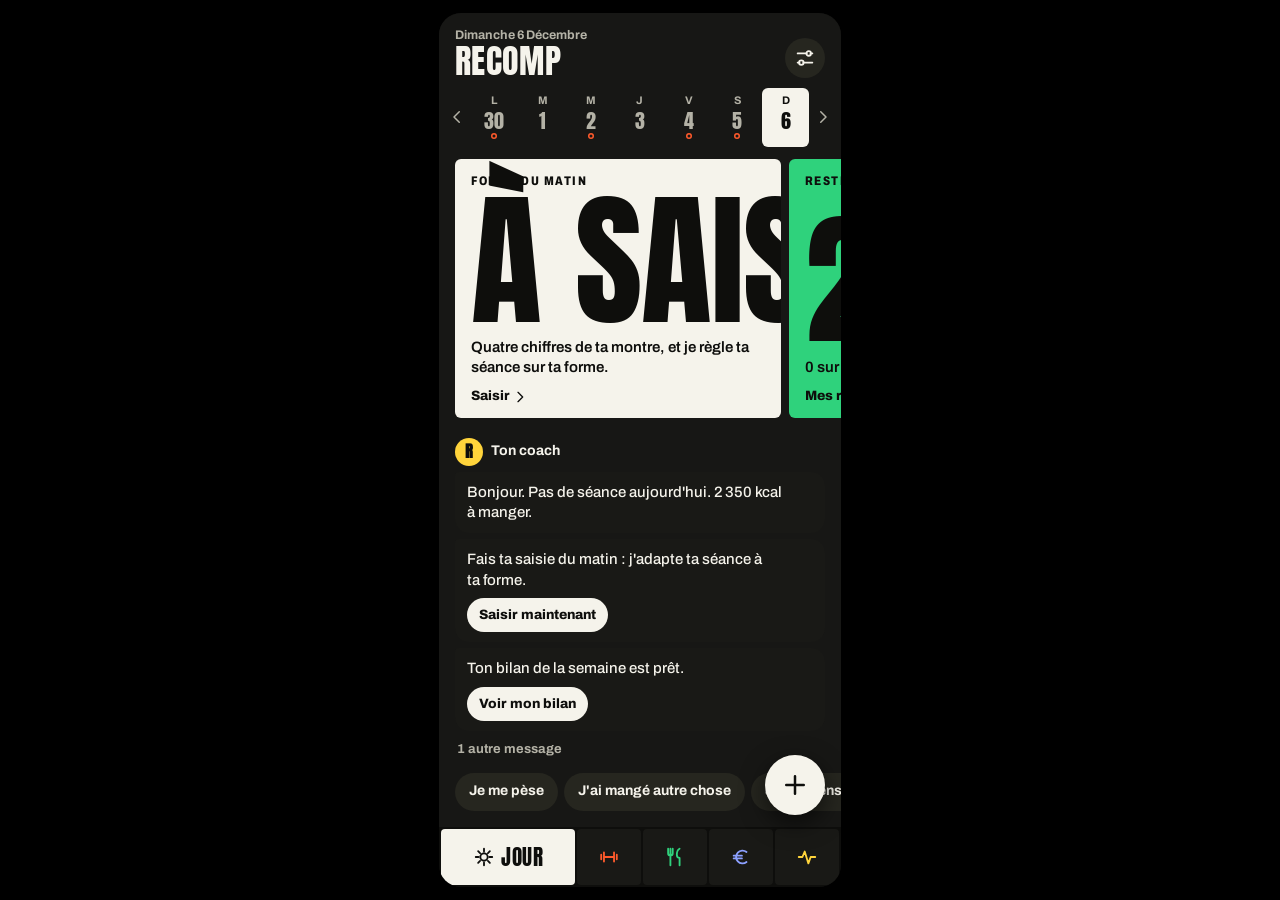
==== index.html @ 0d5278f3 "Bibliothèque d'exercices expliqués et techniques d'intensification - fiches.js (nouveau, données pur" ====
<!DOCTYPE html>
<html lang="fr">
<head>
<meta charset="utf-8">
<meta name="viewport" content="width=device-width, initial-scale=1, maximum-scale=1, viewport-fit=cover">
<meta name="apple-mobile-web-app-capable" content="yes">
<meta name="mobile-web-app-capable" content="yes">
<meta name="apple-mobile-web-app-status-bar-style" content="black-translucent">
<meta name="apple-mobile-web-app-title" content="RECOMP">
<meta name="theme-color" content="#0E0E0C">
<link rel="manifest" href="./manifest.json">
<link rel="apple-touch-icon" href="[data-uri]">
<link rel="icon" href="[data-uri]">
<title>RECOMP</title>
<link rel="preconnect" href="https://fonts.googleapis.com">
<link rel="preconnect" href="https://fonts.gstatic.com" crossorigin>
<link rel="stylesheet" href="https://fonts.googleapis.com/css2?family=Anton&family=Archivo:wdth,wght@62..125,400..800&display=swap">
<link rel="stylesheet" href="app.css">
<script>
/* Thème appliqué avant le premier affichage, pour éviter un flash */
var t = "nuit"; try { t = localStorage.getItem("recomp_theme") || "nuit"; } catch (e) {} if (t !== "auto") document.documentElement.dataset.theme = t;
</script>
<style>
  #boot { height: 100%; display: flex; flex-direction: column; justify-content: flex-end; gap: 6px; padding: 0 20px calc(40px + env(safe-area-inset-bottom, 0px)); }
  #boot b { font-family: "Anton", Impact, sans-serif; font-weight: 400; font-size: 84px; line-height: 1; }
  #boot span { font-size: 13px; font-weight: 700; opacity: .7; }
  #fatal { position: fixed; inset: 0; display: none; flex-direction: column; justify-content: flex-end; gap: 12px; padding: 24px 20px calc(40px + env(safe-area-inset-bottom, 0px)); background: #FF5A2B; color: #0E0E0C; z-index: 9999; }
  #fatal b { font-family: "Anton", Impact, sans-serif; font-weight: 400; font-size: 64px; line-height: 1; }
  #fatal button { padding: 13px 22px; border: 0; border-radius: 6px; background: #0E0E0C; color: #fff; font-weight: 800; font-size: 15px; }
</style>
</head>
<body>
<div id="tourne" aria-live="polite"><svg viewBox="0 0 24 24" fill="none" stroke="currentColor" stroke-width="1.8" stroke-linecap="round" stroke-linejoin="round" aria-hidden="true"><rect x="7" y="2.5" width="10" height="19" rx="2"/><path d="M11 18.5h2"/></svg><b>Remets ton téléphone à la verticale</b><span>RECOMP s'utilise en format portrait.</span></div>
<div id="root"><div id="boot"><b>RECOMP</b><span>Chargement…</span></div></div>
<div id="fatal"><b>Oups.</b><div style="font-size:16px;font-weight:700;line-height:1.4">Impossible de démarrer l'app.<br>Vérifie ta connexion puis réessaie.</div><div id="fatalmsg" style="font-size:12px;opacity:.75"></div><button onclick="recompReparer()">Réessayer</button></div>
<script>
/* Écran « impossible de démarrer » si un fichier ne charge pas ou plante avant le premier affichage */
function recompFatal(msg) { var b = document.getElementById("boot"); if (!b || !document.body.contains(b)) return; var f = document.getElementById("fatal"); if (f) f.style.display = "flex"; var m = document.getElementById("fatalmsg"); if (m && msg) m.textContent = msg; }
window.addEventListener("error", function (e) { recompFatal(e && e.message); });
/* Réessayer vide le cache de l'app (jamais tes données, qui sont ailleurs) puis recharge depuis le réseau */
function recompReparer() {
  var fin = function () { location.reload(); };
  try {
    Promise.all([
      navigator.serviceWorker ? navigator.serviceWorker.getRegistrations().then(function (l) { return Promise.all(l.map(function (r) { return r.unregister(); })); }) : null,
      window.caches ? caches.keys().then(function (k) { return Promise.all(k.map(function (c) { return caches.delete(c); })); }) : null,
    ]).then(fin, fin);
  } catch (e) { fin(); }
}
</script>
<script src="vendor/react.production.min.js" onerror="recompFatal('react.production.min.js introuvable')"></script>
<script src="vendor/react-dom.production.min.js" onerror="recompFatal('react-dom.production.min.js introuvable')"></script>
<script src="stockage.js" onerror="recompFatal('stockage.js introuvable')"></script>
<script src="base.js" onerror="recompFatal('base.js introuvable')"></script>
<script src="programmes.js" onerror="recompFatal('programmes.js introuvable')"></script>
<script src="fiches.js" onerror="recompFatal('fiches.js introuvable')"></script>
<script src="repas.js" onerror="recompFatal('repas.js introuvable')"></script>
<script src="libelles.js" onerror="recompFatal('libelles.js introuvable')"></script>
<script src="courses.js" onerror="recompFatal('courses.js introuvable')"></script>
<script src="programme.js" onerror="recompFatal('programme.js introuvable')"></script>
<script src="entrainement.js" onerror="recompFatal('entrainement.js introuvable')"></script>
<script src="nutrition.js" onerror="recompFatal('nutrition.js introuvable')"></script>
<script src="recuperation.js" onerror="recompFatal('recuperation.js introuvable')"></script>
<script src="argent.js" onerror="recompFatal('argent.js introuvable')"></script>
<script src="coach.js" onerror="recompFatal('coach.js introuvable')"></script>
<script src="kit.js" onerror="recompFatal('kit.js introuvable')"></script>
<script src="pave.js" onerror="recompFatal('pave.js introuvable')"></script>
<script src="graphiques.js" onerror="recompFatal('graphiques.js introuvable')"></script>
<script src="repos.js" onerror="recompFatal('repos.js introuvable')"></script>
<script src="jour.js" onerror="recompFatal('jour.js introuvable')"></script>
<script src="seance.js" onerror="recompFatal('seance.js introuvable')"></script>
<script src="sport.js" onerror="recompFatal('sport.js introuvable')"></script>
<script src="ecran-programmes.js" onerror="recompFatal('ecran-programmes.js introuvable')"></script>
<script src="ecran-repas.js" onerror="recompFatal('ecran-repas.js introuvable')"></script>
<script src="ecran-argent.js" onerror="recompFatal('ecran-argent.js introuvable')"></script>
<script src="corps.js" onerror="recompFatal('corps.js introuvable')"></script>
<script src="reglages.js" onerror="recompFatal('reglages.js introuvable')"></script>
<script src="app.js" onerror="recompFatal('app.js introuvable')"></script>
<script>
if ("serviceWorker" in navigator) navigator.serviceWorker.register("./sw.js").catch(function (e) { console.warn("SW", e); });
setTimeout(function () { recompFatal(""); }, 12000);
</script>
</body>
</html>
---- app.css ----
/* RECOMP — feuille de style unique.
 * Concept : l'affiche de nuit. Fond noir teinté par la section, aplats de couleur pleine, grands chiffres.
 * Couleur (une par section) : --sport --repas --argent --corps. Forme : --vert --jaune --rouge.
 * Sommaire : 1 Jetons  2 Base  3 Structure  4 Affiches  5 Briques  6 Jour  7 Séance  8 Pavé  9 Écrans  10 Grand écran */

/* ═══ 1. JETONS ═══ */
:root {
  --fond: #0E0E0C; --fond2: #191916; --fond3: #26261F; --trait: #34342C;
  --encre: #F5F3EB; --mou: #B4B2A6; --pale: #827F73;
  --sport: #FF5A2B; --repas: #2FD27C; --argent: #8CA0FF; --corps: #FFD43B; --papier: #F5F3EB;
  --vert: #2FD27C; --jaune: #FFD43B; --rouge: #FF6257;
  --sur: #0E0E0C;
  --an: "Anton", Impact, "Arial Narrow", sans-serif;
  --ui: "Archivo", -apple-system, BlinkMacSystemFont, "Segoe UI", Roboto, Arial, sans-serif;
  --r: 6px; --gout: 16px;
  --haut: env(safe-area-inset-top, 0px); --bas: env(safe-area-inset-bottom, 0px);
  --ton: var(--encre);
  color-scheme: dark;
}
@media (prefers-color-scheme: light) {
  :root:not([data-theme="nuit"]):not([data-theme="dark"]) {
    --fond: #F0F1EC; --fond2: #FFFFFF; --fond3: #E6E7E0; --trait: #D3D4CB;
    --encre: #121210; --mou: #54544D; --pale: #74746B;
    --sport: #FF5A2B; --repas: #1FBF6C; --argent: #7B92FF; --corps: #FFD43B; --papier: #121210;
    --vert: #1FBF6C; --jaune: #F5C518; --rouge: #F0483E;
    color-scheme: light;
  }
}
:root[data-theme="papier"], :root[data-theme="light"] {
  --fond: #F0F1EC; --fond2: #FFFFFF; --fond3: #E6E7E0; --trait: #D3D4CB;
  --encre: #121210; --mou: #54544D; --pale: #74746B;
  --sport: #FF5A2B; --repas: #1FBF6C; --argent: #7B92FF; --corps: #FFD43B; --papier: #121210;
  --vert: #1FBF6C; --jaune: #F5C518; --rouge: #F0483E;
  color-scheme: light;
}
[data-t="sport"] { --ton: var(--sport); }
[data-t="repas"] { --ton: var(--repas); }
[data-t="argent"] { --ton: var(--argent); }
[data-t="corps"] { --ton: var(--corps); }
[data-t="jour"] { --ton: var(--encre); }
[data-ton="sport"] { --c: var(--sport); }
[data-ton="repas"] { --c: var(--repas); }
[data-ton="argent"] { --c: var(--argent); }
[data-ton="corps"] { --c: var(--corps); }
[data-ton="vert"] { --c: var(--vert); }
[data-ton="jaune"] { --c: var(--jaune); }
[data-ton="rouge"] { --c: var(--rouge); }
[data-ton="papier"] { --c: #F5F3EB; }
[data-ton="noir"] { --c: var(--encre); }
[data-ton="jour"] { --c: var(--encre); }

/* ═══ 2. BASE ═══ */
*, *::before, *::after { box-sizing: border-box; }
html, body { margin: 0; height: 100%; width: 100%; overflow: hidden; background: var(--fond); color: var(--encre); font-family: var(--ui); font-size: 16px; line-height: 1.35; -webkit-font-smoothing: antialiased; -webkit-tap-highlight-color: transparent; overscroll-behavior: none; -webkit-text-size-adjust: 100%; }
#root { height: 100%; }
button, input, textarea { font: inherit; color: inherit; }
button { background: none; border: 0; padding: 0; cursor: pointer; text-align: left; touch-action: manipulation; -webkit-user-select: none; user-select: none; }
button:disabled { opacity: .35; cursor: default; }
h1, h2, h3, p { margin: 0; }
:focus-visible { outline: 2px solid var(--ton); outline-offset: 2px; }
.scene, .feuille-c, .puces.defile, .affiches, .regle-s { scrollbar-width: none; }
.scene::-webkit-scrollbar, .feuille-c::-webkit-scrollbar, .puces.defile::-webkit-scrollbar, .affiches::-webkit-scrollbar, .regle-s::-webkit-scrollbar { display: none; }
.ico { display: block; flex: none; }
@keyframes apparait { from { opacity: 0; transform: translateY(8px); } to { opacity: 1; transform: none; } }
@keyframes monte { from { transform: translateY(100%); } to { transform: none; } }
@keyframes voile { from { opacity: 0; } to { opacity: 1; } }
@keyframes tombe { from { opacity: 0; transform: translateY(-12px); } to { opacity: 1; transform: none; } }
@keyframes trace { from { stroke-dashoffset: 1; } to { stroke-dashoffset: 0; } }
@media (prefers-reduced-motion: reduce) { *, *::before, *::after { animation-duration: .01ms !important; transition-duration: .01ms !important; } }

/* ═══ 3. STRUCTURE ═══ */
.app { position: fixed; inset: 0; display: flex; flex-direction: column; background: var(--fond); overflow: hidden; }
.scene { flex: 1; min-height: 0; overflow-x: hidden; overflow-y: auto; -webkit-overflow-scrolling: touch; overscroll-behavior: contain; animation: apparait .28s ease-out; }
.page { min-height: 100%; padding-bottom: 104px; background: var(--fond); background: color-mix(in oklab, var(--ton) 5%, var(--fond)); }
.corps-p { display: grid; grid-template-columns: minmax(0, 1fr); gap: 22px; padding: 18px var(--gout) 0; }
.entete { display: flex; justify-content: space-between; align-items: flex-end; gap: 12px; padding: calc(14px + var(--haut)) var(--gout) 10px; }
.entete small { display: block; font-size: 12.5px; font-weight: 700; color: var(--mou); text-transform: capitalize; }
.logo { font-family: var(--an); font-weight: 400; font-size: 34px; line-height: 1; letter-spacing: .01em; }

/* Barre d'onglets : cinq affiches pliées, celle qui est ouverte s'élargit */
.barre { flex: none; display: flex; gap: 2px; padding: 2px 2px calc(2px + var(--bas)); background: var(--fond); }
.barre button { flex: 1 1 0; min-width: 0; height: 56px; display: flex; align-items: center; justify-content: center; gap: 6px; border-radius: 4px; background: var(--fond2); color: var(--c); transition: flex-grow .32s cubic-bezier(.3, .9, .2, 1), background .2s, color .2s; overflow: hidden; }
.barre b { display: none; font-family: var(--an); font-weight: 400; font-size: 21px; letter-spacing: .02em; text-transform: uppercase; }
.barre .actif { flex-grow: 2.1; background: var(--c); color: var(--sur); }
.barre .actif b { display: block; animation: apparait .3s ease-out; }
.barre [data-ton="jour"].actif { color: var(--fond); }
.plus { position: absolute; right: var(--gout); bottom: calc(72px + var(--bas)); z-index: 30; width: 60px; height: 60px; border-radius: 50%; display: grid; place-items: center; background: var(--encre); color: var(--fond); box-shadow: 0 8px 24px #0009; transition: transform .15s; }
.plus:active { transform: scale(.92); }
.pastille { position: absolute; top: calc(10px + var(--haut)); left: 50%; transform: translateX(-50%); z-index: 40; display: flex; align-items: center; gap: 6px; padding: 7px 12px; border-radius: 999px; background: var(--sport); color: var(--sur); font-family: var(--an); font-size: 18px; animation: tombe .25s ease-out; }
.pastille b { font-weight: 400; font-variant-numeric: tabular-nums; }

/* Feuilles */
.voile { position: fixed; inset: 0; z-index: 50; background: #000000A6; animation: voile .2s ease-out; }
.feuille { position: fixed; left: 0; right: 0; bottom: 0; z-index: 51; max-height: 93%; display: flex; flex-direction: column; background: var(--fond); border-radius: 14px 14px 0 0; animation: monte .34s cubic-bezier(.2, .9, .2, 1); transition: transform .25s ease-out; }
.feuille.plein { top: 0; max-height: none; border-radius: 0; }
.feuille-t { flex: none; position: relative; display: flex; align-items: center; gap: 10px; padding: 16px var(--gout) 10px; touch-action: none; }
.feuille.plein .feuille-t { padding-top: calc(12px + var(--haut)); }
.feuille-t h1 { flex: 1; min-width: 0; font-family: var(--an); font-weight: 400; font-size: 30px; line-height: 1.05; text-transform: uppercase; }
.poignee { position: absolute; top: 6px; left: 50%; width: 38px; height: 4px; margin-left: -19px; border-radius: 2px; background: var(--trait); }
.feuille-c { flex: 1; min-height: 0; overflow-y: auto; -webkit-overflow-scrolling: touch; overscroll-behavior: contain; padding: 4px var(--gout) calc(24px + var(--bas)); display: grid; grid-template-columns: minmax(0, 1fr); gap: 16px; align-content: start; }
.rond { flex: none; width: 40px; height: 40px; border-radius: 50%; display: grid; place-items: center; background: var(--fond3); color: var(--encre); }

/* ═══ 4. AFFICHES ═══ */
.affiches { display: flex; gap: 8px; overflow-x: auto; -webkit-overflow-scrolling: touch; scroll-snap-type: x mandatory; scroll-padding: 0 var(--gout); padding: 12px var(--gout) 4px; }
.affiche { flex: 0 0 88%; scroll-snap-align: start; min-height: 244px; display: flex; flex-direction: column; padding: 14px 16px 12px; border-radius: var(--r); background: var(--c); color: var(--sur); overflow: hidden; transition: transform .15s; }
.affiche:active { transform: scale(.985); }
.affiche-e { font-size: 12.5px; font-weight: 800; font-stretch: 80%; letter-spacing: .12em; text-transform: uppercase; }
.affiche-g { display: flex; align-items: flex-end; gap: 8px; min-width: 0; margin: auto 0 6px; }
.affiche-g em { flex: none; padding-bottom: 12px; font-family: var(--an); font-style: normal; font-size: 26px; line-height: 1; }
.affiche p { font-size: 15px; font-weight: 600; line-height: 1.3; text-wrap: pretty; }
.affiche-a { display: inline-flex; align-items: center; gap: 2px; margin-top: 10px; font-size: 13.5px; font-weight: 800; }
.geant { width: max-content; max-width: none; font-family: var(--an); font-size: clamp(104px, 34vw, 148px); line-height: .98; white-space: nowrap; text-transform: uppercase; letter-spacing: -.005em; font-variant-numeric: tabular-nums; }
.odo { display: inline-flex; height: 1em; overflow: hidden; line-height: 1; vertical-align: top; }
.odo-col { display: flex; flex-direction: column; transition: transform 1.1s cubic-bezier(.2, .9, .1, 1); }
.odo-col span, .odo-sep { display: block; height: 1em; line-height: 1; white-space: pre; }
.hero { padding: calc(16px + var(--haut)) var(--gout) 18px; background: var(--c); color: var(--sur); display: grid; grid-template-columns: minmax(0, 1fr); gap: 8px; }
.hero > p { font-size: 15.5px; font-weight: 600; line-height: 1.3; text-wrap: pretty; }
.hero .affiche-g { margin: 2px 0 0; }
.hero-b { display: flex; gap: 8px; flex-wrap: wrap; margin-top: 8px; }
.hero-l { display: grid; grid-template-columns: repeat(auto-fit, minmax(70px, 1fr)); gap: 8px; margin-top: 8px; padding-top: 10px; border-top: 2px solid var(--sur); font-size: 12px; font-weight: 700; }
.hero-l b { display: block; font-family: var(--an); font-weight: 400; font-size: 22px; line-height: 1.1; }
.mois { display: flex; justify-content: space-between; align-items: center; }
.mois .rond { background: transparent; color: var(--sur); box-shadow: inset 0 0 0 2px var(--sur); width: 36px; height: 36px; }
.macros { display: grid; gap: 5px; margin-top: 8px; }
.macro { display: grid; grid-template-columns: 76px 1fr 86px; align-items: center; gap: 8px; font-size: 12.5px; font-weight: 700; }
.macro b { text-align: right; font-weight: 800; font-variant-numeric: tabular-nums; }

/* ═══ 5. BRIQUES ═══ */
.section { display: grid; grid-template-columns: minmax(0, 1fr); gap: 10px; }
.section-t { display: flex; justify-content: space-between; align-items: baseline; gap: 10px; }
.section-t h2 { font-size: 12.5px; font-weight: 800; font-stretch: 80%; letter-spacing: .13em; text-transform: uppercase; color: var(--mou); }
.compte { font-size: 12.5px; font-weight: 700; color: var(--pale); font-variant-numeric: tabular-nums; text-align: right; }
.bouton { display: inline-flex; align-items: center; justify-content: center; gap: 6px; min-height: 48px; padding: 0 18px; border-radius: var(--r); font-size: 15px; font-weight: 800; text-align: center; transition: transform .12s, opacity .15s; cursor: pointer; }
.bouton:active { transform: scale(.97); }
.bouton.plein { background: var(--ton); color: var(--sur); }
[data-t="jour"] .bouton.plein, .feuille:not([data-t]) .bouton.plein { background: var(--encre); color: var(--fond); }
.bouton.contour { box-shadow: inset 0 0 0 2px var(--trait); color: var(--encre); }
.bouton.noir { background: var(--sur); color: var(--papier); color: #F5F3EB; }
.bouton.contour-n { box-shadow: inset 0 0 0 2px var(--sur); color: var(--sur); }
.bouton.danger { background: var(--rouge); color: var(--sur); }
.bouton.danger-t { color: var(--rouge); }
.bouton.grand { width: 100%; min-height: 56px; font-size: 16px; }
.bouton.occupe { opacity: .6; }
.lien { display: inline-flex; align-items: center; gap: 2px; font-size: 13px; font-weight: 700; color: var(--mou); }
.puces { display: flex; flex-wrap: wrap; gap: 6px; }
.puces.defile { flex-wrap: nowrap; overflow-x: auto; margin: 0 calc(var(--gout) * -1); padding: 0 var(--gout); }
.puce { flex: none; min-height: 38px; padding: 0 14px; border-radius: 999px; background: var(--fond3); color: var(--encre); font-size: 14px; font-weight: 700; white-space: nowrap; transition: background .15s, color .15s; }
.puce.actif { background: var(--encre); color: var(--fond); }
.feuille[data-t] .puce.actif, .page:not([data-t="jour"]) .puce.actif { background: var(--ton); color: var(--sur); }
.coche { --t: 42px; flex: none; width: var(--t); height: var(--t); border-radius: 50%; display: grid; place-items: center; box-shadow: inset 0 0 0 2.5px var(--trait); color: var(--sur); transition: background .18s, box-shadow .18s, transform .12s; }
.coche:active { transform: scale(.88); }
.coche svg { width: 58%; height: 58%; opacity: 0; }
.coche path { stroke-dasharray: 1; stroke-dashoffset: 1; }
.coche.fait { background: var(--c, var(--ton)); box-shadow: none; }
.coche.fait svg { opacity: 1; }
.coche.fait path { stroke-dashoffset: 0; animation: trace .22s ease-out; }
.rangee { display: flex; align-items: center; gap: 12px; width: 100%; min-height: 60px; padding: 10px 12px; border-radius: var(--r); background: var(--fond2); color: var(--encre); }
.rangee + .rangee { margin-top: -6px; }
.rangee-i { flex: none; width: 38px; height: 38px; display: grid; place-items: center; border-radius: 50%; background: var(--fond3); color: var(--ton); }
.rangee-t { flex: 1; min-width: 0; }
.rangee-t b { display: block; font-size: 15.5px; font-weight: 700; }
.rangee-t small { display: block; font-size: 13px; color: var(--mou); }
.rangee-v { font-weight: 700; font-size: 14px; color: var(--mou); }
.rangee > .ico:last-child { color: var(--pale); }
.tuiles { display: grid; grid-template-columns: repeat(auto-fit, minmax(92px, 1fr)); gap: 6px; }
.tuile { padding: 10px 12px; border-radius: var(--r); background: var(--fond2); min-width: 0; }
.tuile b { display: block; font-family: var(--an); font-weight: 400; font-size: 29px; line-height: 1.1; color: var(--c, var(--encre)); white-space: nowrap; }
.tuile span { display: block; font-size: 12.5px; font-weight: 600; color: var(--mou); line-height: 1.2; }
.vide { font-size: 14.5px; color: var(--mou); line-height: 1.4; }
.note { font-size: 13px; color: var(--pale); line-height: 1.4; }
.note.fort { color: var(--encre); font-weight: 700; }
.sous-t { font-size: 14px; color: var(--mou); }
.sous-t.centre { text-align: center; }
.texte-p { font-size: 15px; line-height: 1.45; color: var(--mou); }
.texte-p b { color: var(--encre); }
.t2 { font-family: var(--an); font-weight: 400; font-size: 26px; text-transform: uppercase; }
.jauge { position: relative; height: 8px; border-radius: 4px; background: var(--fond3); overflow: hidden; }
.jauge i { position: absolute; inset: 0 auto 0 0; background: var(--c, var(--ton)); border-radius: 4px; transition: width .6s cubic-bezier(.3, .9, .2, 1); }
.jauge[data-ton="noir"] { background: #0E0E0C2E; }
.jauge[data-ton="noir"] i { background: var(--sur); }
.jauge u { position: absolute; top: 0; bottom: 0; width: 2px; background: var(--encre); }
.deux { display: grid; grid-template-columns: minmax(120px, 1fr) 1.4fr; gap: 10px; align-items: center; }
.deux-b { display: grid; grid-template-columns: repeat(auto-fit, minmax(130px, 1fr)); gap: 8px; }
.quatre { display: grid; grid-template-columns: repeat(auto-fit, minmax(68px, 1fr)); gap: 6px; }
.champ { display: block; width: 100%; padding: 8px 10px; border-radius: var(--r); background: var(--fond3); min-height: 56px; }
.champ small { display: block; font-size: 11.5px; font-weight: 700; color: var(--mou); }
.champ b { font-family: var(--an); font-weight: 400; font-size: 24px; line-height: 1.2; }
.champ em { font-family: var(--ui); font-style: normal; font-size: 12px; font-weight: 700; color: var(--mou); }
.recherche, .texte, .champ-t { width: 100%; padding: 12px 14px; border: 0; border-radius: var(--r); background: var(--fond3); color: var(--encre); font-size: 16px; font-weight: 600; outline: none; }
.recherche::placeholder, .texte::placeholder { color: var(--pale); }
.texte { resize: vertical; line-height: 1.4; font-weight: 500; }
.champ-t { font-family: var(--an); font-weight: 400; font-size: 24px; text-transform: uppercase; }
.champ-t.petit { font-size: 19px; }
.liste { display: grid; }
.ligne { display: flex; justify-content: space-between; align-items: center; gap: 10px; width: 100%; min-height: 48px; padding: 9px 0; border-bottom: 1px solid var(--trait); color: var(--encre); }
.ligne:last-child { border-bottom: 0; }
.ligne > span { min-width: 0; font-size: 15px; font-weight: 600; }
.ligne > span b { display: block; font-weight: 700; }
.ligne small { font-size: 12.5px; color: var(--mou); display: block; }
.ligne > b { flex: none; font-size: 14.5px; font-weight: 800; font-variant-numeric: tabular-nums; text-align: right; max-width: 62%; }
.ligne > b.plus { color: var(--vert); }
.ligne > small { flex: none; }
.tendance { margin-left: auto; font-style: normal; font-weight: 800; color: var(--pale); }
.tendance[data-t="up"] { color: var(--vert); }
.tendance[data-t="down"] { color: var(--rouge); }
.histo { display: flex; align-items: center; gap: 10px; min-height: 42px; border-bottom: 1px solid var(--trait); font-size: 14px; }
.histo > span { flex: 1; min-width: 0; color: var(--mou); }
.histo > b { font-weight: 700; }
.histo > b.grand { font-family: var(--an); font-weight: 400; font-size: 26px; flex: 1; }
.histo .hors { color: var(--rouge); font-weight: 700; }
.mini-x { flex: none; width: 34px; height: 34px; display: grid; place-items: center; border-radius: 50%; color: var(--pale); }
.mini { min-height: 36px; padding: 0 12px; border-radius: 999px; background: var(--fond3); color: var(--encre); font-size: 13.5px; font-weight: 700; }
.ligne-simple { font-size: 15px; font-weight: 600; line-height: 1.5; }
.interrupteurs { display: grid; gap: 6px; }
.inter { display: flex; align-items: center; justify-content: space-between; gap: 12px; width: 100%; padding: 12px; border-radius: var(--r); background: var(--fond2); }
.inter b { display: block; font-size: 15px; font-weight: 700; }
.inter small { display: block; font-size: 12.5px; color: var(--mou); line-height: 1.3; }
.inter i { position: relative; flex: none; width: 46px; height: 28px; border-radius: 14px; background: var(--fond3); transition: background .2s; }
.inter i::after { content: ""; position: absolute; top: 3px; left: 3px; width: 22px; height: 22px; border-radius: 50%; background: var(--encre); transition: transform .2s; }
.inter.actif i { background: var(--ton); }
.inter.actif i::after { transform: translateX(18px); background: var(--sur); }
.choix { display: grid; grid-template-columns: repeat(2, minmax(0, 1fr)); gap: 6px; }
.choix button { padding: 12px; min-height: 72px; border-radius: var(--r); background: var(--fond2); }
.choix b { display: block; font-family: var(--an); font-weight: 400; font-size: 22px; line-height: 1.15; text-transform: uppercase; }
.choix small { display: block; font-size: 12.5px; color: var(--mou); line-height: 1.25; }
.choix-v { display: grid; gap: 6px; }
.choix-l { display: flex; justify-content: space-between; align-items: center; gap: 10px; width: 100%; padding: 12px; border-radius: var(--r); background: var(--fond2); }
.choix-l.actif { box-shadow: inset 0 0 0 2px var(--ton); }
.choix-l b { display: block; font-size: 15.5px; font-weight: 700; }
.choix-l small { display: block; font-size: 12.5px; color: var(--mou); }
.actions-l { display: flex; gap: 6px; margin: -2px 0 6px; }
.filet { display: grid; gap: 10px; padding: 40px var(--gout); }
.filet h2 { font-family: var(--an); font-weight: 400; font-size: 32px; text-transform: uppercase; }
.filet small { color: var(--pale); }
.confirm-fond { position: fixed; inset: 0; z-index: 90; display: flex; align-items: flex-end; padding: 16px 16px calc(16px + var(--bas)); background: #000000B0; animation: voile .15s ease-out; }
.confirm { width: 100%; padding: 18px; border-radius: 12px; background: var(--fond2); animation: monte .25s cubic-bezier(.2, .9, .2, 1); display: grid; gap: 12px; }
.confirm h2 { font-family: var(--an); font-weight: 400; font-size: 26px; line-height: 1.1; text-transform: uppercase; }
.confirm p { font-size: 15px; color: var(--mou); line-height: 1.4; }
.confirm-b { display: grid; grid-template-columns: 1fr 1fr; gap: 8px; }
.toasts { position: fixed; top: calc(10px + var(--haut)); left: 12px; right: 12px; z-index: 95; display: grid; gap: 6px; pointer-events: none; }
.toast { pointer-events: auto; display: flex; align-items: center; gap: 12px; padding: 12px 14px; border-radius: var(--r); background: var(--encre); color: var(--fond); font-size: 14.5px; font-weight: 700; box-shadow: 0 10px 30px #0008; animation: tombe .25s ease-out; }
.toast.danger { background: var(--rouge); color: var(--sur); }
.toast span { flex: 1; }
.toast button { font-weight: 800; text-decoration: underline; }

/* Graphiques */
.courbe { position: relative; color: var(--c, var(--ton)); touch-action: pan-y; }
.courbe svg { display: block; width: 100%; height: auto; }
.courbe .gr { stroke: var(--trait); stroke-width: 1; }
.courbe .rep { stroke: var(--encre); stroke-width: 1.5; stroke-dasharray: 4 4; opacity: .55; }
.courbe .ax { fill: var(--pale); font-size: 11px; font-family: var(--ui); font-weight: 600; }
.courbe .val { fill: var(--encre); font-size: 12px; font-weight: 800; font-family: var(--ui); }
.courbe .tr { stroke: currentColor; stroke-width: 2.5; stroke-linejoin: round; stroke-linecap: round; }
.courbe .brut { fill: var(--pale); opacity: .55; }
.courbe .fin { fill: currentColor; stroke: var(--fond); stroke-width: 2; }
.courbe .cur { stroke: var(--encre); stroke-width: 1; opacity: .6; }
.courbe .barre { fill: currentColor; transition: opacity .15s; }
.bulle-gr { position: absolute; top: 0; transform: translateX(-50%); padding: 4px 8px; border-radius: 4px; background: var(--encre); color: var(--fond); font-size: 12px; pointer-events: none; text-align: center; white-space: nowrap; }
.bulle-gr b { display: block; font-size: 13px; }
.mur { display: flex; gap: 3px; }
.mur > div { flex: 1; display: grid; gap: 3px; }
.mur i { display: block; aspect-ratio: 1; border-radius: 2px; background: var(--fond3); }
.mur i[data-n="1"] { background: color-mix(in oklab, var(--encre) 30%, var(--fond3)); }
.mur i[data-n="2"] { background: color-mix(in oklab, var(--encre) 62%, var(--fond3)); }
.mur i[data-n="3"] { background: var(--encre); }

/* ═══ 6. JOUR ═══ */
.semaine-nav { display: flex; align-items: center; padding: 0 4px; }
.semaine-f { flex: none; width: 28px; align-self: stretch; display: grid; place-items: center; color: var(--mou); border-radius: var(--r); }
.semaine-f:active { color: var(--encre); }
.semaine { flex: 1; min-width: 0; display: grid; grid-template-columns: repeat(7, 1fr); gap: 2px; touch-action: pan-y; }
.semaine button { position: relative; display: grid; justify-items: center; gap: 1px; padding: 5px 0 8px; border-radius: var(--r); color: var(--mou); }
.semaine small { font-size: 11px; font-weight: 700; }
.semaine b { font-family: var(--an); font-weight: 400; font-size: 20px; line-height: 1.15; }
.semaine i { width: 6px; height: 6px; border-radius: 50%; }
.semaine i[data-etat="prevu"] { box-shadow: inset 0 0 0 1.5px var(--sport); }
.semaine i[data-etat="fait"] { background: var(--sport); }
.semaine .auj { color: var(--encre); }
.ajout-seance { margin-top: 12px; }
.semaine .actif { background: var(--encre); color: var(--fond); }
.coach { display: grid; grid-template-columns: minmax(0, 1fr); gap: 6px; margin: 16px var(--gout) 0; }
.coach > header { display: flex; align-items: center; gap: 8px; font-size: 14px; font-weight: 800; }
.coach > header i { width: 28px; height: 28px; display: grid; place-items: center; border-radius: 50%; background: var(--corps); color: var(--sur); font-family: var(--an); font-style: normal; font-size: 16px; }
.msg { padding: 10px 12px; border-radius: 4px 14px 14px 14px; background: var(--fond2); animation: apparait .3s ease-out; }
.msg p { font-size: 15px; font-weight: 500; line-height: 1.38; text-wrap: pretty; }
.msg.rep { background: var(--fond3); border-radius: 14px 4px 14px 14px; }
.msg-a { display: flex; flex-wrap: wrap; gap: 6px; margin-top: 8px; }
.msg-a button { min-height: 34px; padding: 0 12px; border-radius: 999px; font-size: 13.5px; font-weight: 800; box-shadow: inset 0 0 0 1.5px var(--trait); }
.msg-a .pr { background: var(--encre); color: var(--fond); box-shadow: none; }
.coach-plus { font-size: 13px; font-weight: 700; color: var(--mou); padding: 4px 2px; }
.coach .puces { margin-top: 4px; }
.page[data-t="jour"] > .section { padding: 22px var(--gout) 0; }
.retour-jour { padding: 12px var(--gout) 0; }
.journee { display: grid; }
.ligne-j { position: relative; display: flex; align-items: center; gap: 10px; border-bottom: 1px solid var(--trait); }
.ligne-j .coche, .ligne-j .coche-faux { order: 2; }
.ligne-c { position: relative; flex: 1; min-width: 0; display: grid; grid-template-columns: 50px 1fr; gap: 6px; align-items: baseline; padding: 11px 0; color: var(--encre); }
.ligne-c time { font-size: 13px; font-weight: 700; color: var(--pale); font-variant-numeric: tabular-nums; }
.ligne-c b { display: block; font-size: 17px; font-weight: 700; line-height: 1.2; }
.ligne-c small { display: block; font-size: 13px; color: var(--mou); line-height: 1.25; }
.barre-t { position: absolute; left: 56px; right: 0; top: 50%; height: 3px; background: var(--c); transform: scaleX(0); transform-origin: left; transition: transform .35s cubic-bezier(.7, 0, .2, 1); }
.ligne-j.fait .barre-t { transform: scaleX(1); }
.ligne-j.fait .ligne-c b, .ligne-j.fait .ligne-c small { color: var(--pale); }
.coche-faux { flex: none; width: 42px; height: 42px; display: grid; place-items: center; border-radius: 50%; color: var(--pale); }
.coche-faux.fait { background: var(--c); color: var(--sur); }
.ligne-j.fort .ligne-c b { font-family: var(--an); font-weight: 400; font-size: 26px; text-transform: uppercase; color: var(--sport); }
.maintenant { position: relative; display: flex; align-items: center; gap: 8px; margin: 2px 0; height: 22px; }
.maintenant::after { content: ""; flex: 1; height: 2px; background: var(--encre); }
.maintenant span { font-size: 11.5px; font-weight: 800; letter-spacing: .04em; color: var(--encre); }
.eau { display: flex; align-items: center; gap: 2px; }
.eau button { flex: 1; min-width: 0; height: 40px; display: grid; place-items: center; color: var(--trait); transition: color .15s; }
.eau .plein { color: var(--argent); }
.eau span { flex: none; width: 44px; text-align: right; font-size: 13px; font-weight: 800; color: var(--mou); font-variant-numeric: tabular-nums; }

/* ═══ 7. SÉANCE ═══ */
.feuille.plein[data-t="sport"] > .feuille-c { display: block; padding: 0; }
.feuille.plein[data-t="corps"] > .feuille-c, .feuille.plein:not([data-t]) > .feuille-c { display: block; padding: 0; }
.tete-s { position: sticky; top: 0; z-index: 5; display: grid; grid-template-columns: minmax(0, 1fr); gap: 4px; padding: calc(10px + var(--haut)) var(--gout) 12px; background: var(--sport); color: var(--sur); }
.tete-h { display: flex; justify-content: space-between; align-items: center; }
.tete-h .rond { background: #0E0E0C22; color: var(--sur); }
.tete-fin { min-height: 40px; padding: 0 14px; border-radius: 999px; background: var(--sur); color: #F5F3EB; font-size: 14px; font-weight: 800; }
.tete-s .geant { font-size: clamp(72px, 24vw, 100px); }
.tete-p { display: flex; align-items: center; gap: 10px; }
.tete-p .jauge { flex: 1; background: #0E0E0C2E; height: 10px; border-radius: 5px; }
.tete-p .jauge i { background: var(--sur); }
.tete-p b { font-family: var(--an); font-weight: 400; font-size: 20px; }
.tete-s.repos { padding-bottom: 16px; }
.tete-s.repos::after { content: ""; position: absolute; left: 0; bottom: 0; height: 8px; width: var(--p); background: var(--sur); transition: width .25s linear; }
.tete-l { display: flex; justify-content: space-between; gap: 10px; align-items: baseline; font-weight: 800; }
.tete-l span { font-size: 13px; letter-spacing: .12em; text-transform: uppercase; }
.tete-l small { font-size: 13px; font-weight: 700; text-align: right; }
.chrono { font-family: var(--an); font-size: clamp(110px, 38vw, 160px); line-height: .98; font-variant-numeric: tabular-nums; }
.tete-b { display: grid; grid-template-columns: repeat(3, 1fr); gap: 6px; }
.tete-b button { min-height: 44px; border-radius: var(--r); background: #0E0E0C22; font-weight: 800; font-size: 14.5px; text-align: center; color: var(--sur); }
.tete-b button:last-child { background: var(--sur); color: #F5F3EB; }
.seance-c { display: grid; grid-template-columns: minmax(0, 1fr); gap: 8px; padding: 12px var(--gout) calc(28px + var(--bas)); }
.bandeau { display: block; width: 100%; padding: 10px 12px; border-radius: var(--r); background: var(--fond2); font-size: 14px; line-height: 1.35; color: var(--mou); text-align: left; }
.bandeau b { color: var(--encre); }
.exo { display: block; width: 100%; border-radius: var(--r); background: var(--fond2); }
.exo.ferme { display: flex; align-items: center; gap: 10px; padding: 12px; }
.exo.ferme > span { flex: 1; min-width: 0; }
.exo.ferme b { display: block; font-size: 15.5px; font-weight: 700; }
.exo.ferme small { display: block; font-size: 12.5px; color: var(--mou); white-space: nowrap; overflow: hidden; text-overflow: ellipsis; }
.exo.ferme.fait b { color: var(--pale); }
.exo .num { flex: none; width: 36px; height: 36px; display: grid; place-items: center; border-radius: 50%; box-shadow: inset 0 0 0 2px var(--trait); font-style: normal; font-size: 11.5px; font-weight: 800; color: var(--mou); }
.exo .ok { flex: none; width: 36px; height: 36px; display: grid; place-items: center; border-radius: 50%; background: var(--sport); color: var(--sur); }
.alerte { flex: none; font-style: normal; font-size: 11.5px; font-weight: 800; color: var(--rouge); }
.exo.ouvert { padding: 14px 12px; display: grid; grid-template-columns: minmax(0, 1fr); gap: 8px; animation: apparait .22s ease-out; }
.exo.ouvert > header { display: flex; justify-content: space-between; gap: 8px; align-items: flex-start; }
.exo.ouvert h3 { font-family: var(--an); font-weight: 400; font-size: 26px; line-height: 1.1; text-transform: uppercase; }
.coach-l { font-size: 14px; font-weight: 700; color: var(--mou); }
.coach-l[data-a="up"] { color: var(--vert); }
.coach-l[data-a="hold"] { color: var(--jaune); }
.dernier { font-size: 13px; color: var(--pale); line-height: 1.3; }
.alerte-b { padding: 8px 10px; border-radius: var(--r); background: color-mix(in oklab, var(--rouge) 16%, var(--fond2)); color: var(--rouge); font-size: 13px; font-weight: 700; }
.series { display: grid; gap: 2px; }
.serie { display: grid; grid-template-columns: 22px 1fr 16px 1fr 46px; gap: 6px; align-items: center; padding: 4px 0; border-radius: 4px; }
.serie-n { font-size: 13px; font-weight: 800; color: var(--pale); text-align: center; }
.val { display: flex; align-items: baseline; justify-content: center; gap: 4px; min-height: 50px; padding: 6px 4px; border-radius: var(--r); background: var(--fond3); }
.val b { font-family: var(--an); font-weight: 400; font-size: 28px; line-height: 1.1; font-variant-numeric: tabular-nums; }
.val small { font-size: 11.5px; font-weight: 700; color: var(--mou); }
.fois { text-align: center; color: var(--pale); font-weight: 700; }
.serie.fait .val { background: transparent; }
.serie.fait .val b { color: var(--mou); }
.serie.courante .val { box-shadow: inset 0 0 0 2px var(--sport); }
.exo-b { display: flex; gap: 6px; }
.difficulte { display: grid; gap: 6px; padding-top: 6px; border-top: 1px solid var(--trait); }
.difficulte small { font-size: 12.5px; font-weight: 700; color: var(--mou); }
.finisher { display: flex; align-items: center; gap: 10px; width: 100%; padding: 12px; border-radius: var(--r); background: var(--fond2); }
.finisher i { flex: none; width: 36px; height: 36px; display: grid; place-items: center; border-radius: 50%; box-shadow: inset 0 0 0 2px var(--trait); color: transparent; }
.finisher.fait i { background: var(--sport); box-shadow: none; color: var(--sur); }
.finisher small { display: block; font-size: 12px; font-weight: 700; color: var(--mou); }
.finisher b { font-size: 14.5px; font-weight: 700; }
.ronds { display: flex; gap: 8px; flex-wrap: wrap; }
.ronds button { width: 52px; height: 52px; border-radius: 50%; display: grid; place-items: center; font-family: var(--an); font-size: 22px; box-shadow: inset 0 0 0 2.5px var(--trait); color: var(--mou); transition: background .15s; }
.ronds .fait { background: var(--sport); box-shadow: none; color: var(--sur); }
.fin-seance { min-height: 100%; display: grid; gap: 14px; align-content: center; padding: calc(30px + var(--haut)) var(--gout) calc(30px + var(--bas)); }
.fin-seance .geant { color: var(--sport); }
.records { display: grid; gap: 6px; padding: 14px; border-radius: var(--r); background: var(--sport); color: var(--sur); }
.records div { display: flex; align-items: baseline; gap: 10px; }
.records b { font-family: var(--an); font-weight: 400; font-size: 32px; }
.records span:last-child { font-weight: 700; }
.table-pc { display: grid; }
.table-pc div { display: grid; grid-template-columns: 56px 1fr auto; align-items: baseline; padding: 7px 0; border-bottom: 1px solid var(--trait); font-size: 14px; }
.table-pc span { color: var(--mou); font-weight: 700; }
.table-pc b { font-weight: 800; }
.table-pc small { color: var(--pale); }
.sem-sport { display: grid; grid-template-columns: repeat(7, 1fr); gap: 3px; }
.sem-sport button { display: grid; justify-items: center; gap: 2px; padding: 8px 1px; border-radius: 4px; background: var(--fond2); min-width: 0; }
.sem-sport small { font-size: 11px; font-weight: 700; color: var(--mou); }
.sem-sport b { font-family: var(--an); font-weight: 400; font-size: 14px; line-height: 1.2; text-transform: uppercase; }
.sem-sport .fait { background: var(--sport); color: var(--sur); }
.sem-sport .fait small { color: var(--sur); }
.sem-sport .auj { box-shadow: inset 0 0 0 2px var(--encre); }
.muscles { display: grid; gap: 8px; }
.muscles > div { display: grid; grid-template-columns: 82px 22px 1fr; gap: 8px; align-items: center; font-size: 13.5px; font-weight: 600; }
.muscles b { font-weight: 800; text-align: right; font-variant-numeric: tabular-nums; }
.zone { position: relative; height: 10px; border-radius: 2px; background: var(--fond3); overflow: hidden; }
.zone u { position: absolute; top: 0; bottom: 0; background: color-mix(in oklab, var(--encre) 18%, var(--fond3)); }
.zone i { position: absolute; left: 0; top: 3px; bottom: 3px; background: var(--c); border-radius: 2px; }
.bloc { display: grid; grid-template-columns: 1fr auto; gap: 2px 10px; padding: 8px 0; border-bottom: 1px solid var(--trait); }
.bloc b { font-size: 15px; font-weight: 700; }
.bloc span { grid-row: 2; font-size: 13px; color: var(--mou); }
.bloc em { grid-row: 1 / 3; grid-column: 2; align-self: center; font-style: normal; font-family: var(--an); font-size: 20px; }
.exo-ed { display: grid; grid-template-columns: minmax(0, 1fr); gap: 8px; padding: 10px; border-radius: var(--r); background: var(--fond2); }
.exo-ed header { display: flex; align-items: center; gap: 8px; }
.exo-ed header b { flex: 1; min-width: 0; font-size: 15.5px; font-weight: 700; }
.exo-ed header small { color: var(--mou); font-size: 12.5px; }

/* ═══ 8. PAVÉ ═══ */
.pave-voile { z-index: 70; }
.pave { position: fixed; left: 0; right: 0; bottom: 0; z-index: 71; display: grid; grid-template-columns: minmax(0, 1fr); gap: 8px; padding: 12px 12px calc(12px + var(--bas)); background: var(--fond2); border-radius: 14px 14px 0 0; animation: monte .28s cubic-bezier(.2, .9, .2, 1); }
.pave-t { display: flex; align-items: center; justify-content: space-between; gap: 8px; font-size: 15px; font-weight: 800; }
.pave-t .rond { width: 34px; height: 34px; }
.pave-v, .montant-g { display: flex; align-items: baseline; justify-content: center; gap: 8px; min-height: 76px; }
.pave-v b, .montant-g b { font-family: var(--an); font-weight: 400; font-size: 64px; line-height: 1.15; font-variant-numeric: tabular-nums; }
.pave-v em, .montant-g em { font-family: var(--an); font-style: normal; font-size: 24px; color: var(--mou); }
.pave-v.neuf b, .montant-g.neuf b { color: var(--mou); }
.pave-i { font-size: 13px; color: var(--mou); text-align: center; line-height: 1.3; }
.pave-etapes { display: grid; grid-auto-flow: column; grid-auto-columns: 1fr; gap: 4px; }
.pave-etapes button { padding: 6px 2px; border-radius: var(--r); background: var(--fond3); text-align: center; min-width: 0; }
.pave-etapes small { display: block; font-size: 11px; font-weight: 700; color: var(--mou); white-space: nowrap; overflow: hidden; text-overflow: ellipsis; }
.pave-etapes b { display: block; font-family: var(--an); font-weight: 400; font-size: 17px; line-height: 1.25; white-space: nowrap; overflow: hidden; }
.pave-etapes .actif { background: var(--encre); color: var(--fond); }
.pave-etapes .actif small { color: var(--fond); }
.clavier { display: grid; grid-template-columns: repeat(3, 1fr) 1.15fr; gap: 5px; }
.tch { height: 56px; display: grid; place-items: center; border-radius: var(--r); background: var(--fond3); color: var(--encre); font-family: var(--an); font-size: 28px; text-align: center; transition: transform .08s, background .08s; }
.tch:active { transform: scale(.95); background: var(--trait); }
.tch.cote { font-family: var(--ui); font-size: 14.5px; font-weight: 800; color: var(--mou); background: transparent; box-shadow: inset 0 0 0 1.5px var(--trait); }
.tch.ok { background: var(--encre); color: var(--fond); font-size: 22px; text-transform: uppercase; }
.feuille[data-t] .tch.ok { background: var(--ton); color: var(--sur); }
.regle { position: relative; }
.regle-m { position: absolute; left: 50%; top: 0; bottom: 18px; width: 3px; margin-left: -1.5px; background: var(--corps); z-index: 2; border-radius: 2px; pointer-events: none; }
.regle-s { overflow-x: auto; -webkit-overflow-scrolling: touch; padding: 0 50%; }
.regle-p { position: relative; height: 72px; background-image: repeating-linear-gradient(90deg, var(--trait) 0 2px, transparent 2px 12px), repeating-linear-gradient(90deg, var(--mou) 0 2px, transparent 2px 120px); background-size: 100% 22px, 100% 42px; background-repeat: no-repeat; }
.regle-p span { position: absolute; bottom: 0; transform: translateX(-50%); font-size: 12px; font-weight: 700; color: var(--mou); margin-left: 1px; }
.pesee-v { display: flex; align-items: flex-end; justify-content: center; gap: 8px; width: 100%; }
.pesee-v b { font-family: var(--an); font-weight: 400; font-size: 96px; line-height: 1.05; font-variant-numeric: tabular-nums; color: var(--corps); }
.pesee-v em { font-family: var(--an); font-style: normal; font-size: 26px; padding-bottom: 14px; color: var(--mou); }
.pas-b { display: flex; justify-content: center; gap: 8px; }

/* ═══ 9. ÉCRANS ═══ */
.ingr { display: flex; justify-content: space-between; gap: 12px; width: 100%; padding: 9px 0; border-bottom: 1px solid var(--trait); font-size: 15px; color: var(--encre); }
.ingr b { font-weight: 800; text-align: right; }
.ingr .pale { color: var(--mou); }
.course { display: flex; align-items: center; gap: 10px; min-height: 52px; padding: 6px 0; border-bottom: 1px solid var(--trait); }
.course > span { flex: 1; min-width: 0; }
.course b { display: block; font-size: 15px; font-weight: 700; }
.course small { display: block; font-size: 12.5px; color: var(--mou); }
.course.fait > span b { text-decoration: line-through; color: var(--pale); }
.course .montant { flex: none; font-weight: 800; font-variant-numeric: tabular-nums; }
.eco { flex: none; min-height: 30px; padding: 0 9px; border-radius: 999px; font-size: 12px; font-weight: 800; background: color-mix(in oklab, var(--vert) 18%, var(--fond2)); color: var(--vert); }
.eco.actif { background: var(--vert); color: var(--sur); }
.prix { flex: none; min-width: 44px; min-height: 34px; text-align: right; font-size: 14px; font-weight: 800; color: var(--encre); }
.ajout { display: block; }
.enveloppes { display: grid; gap: 10px; }
.enveloppes button { display: grid; gap: 4px; width: 100%; }
.enveloppes span { display: flex; justify-content: space-between; font-size: 14.5px; }
.enveloppes b { font-weight: 700; }
.enveloppes em { font-style: normal; font-weight: 700; color: var(--mou); font-variant-numeric: tabular-nums; }
.enveloppes .depasse em { color: var(--rouge); }
.date-op { display: flex; justify-content: center; align-items: center; gap: 10px; font-size: 14px; font-weight: 700; color: var(--mou); }
.table-m { display: grid; grid-template-columns: repeat(2, minmax(0, 1fr)); gap: 6px; }
.table-m button { display: grid; padding: 10px 12px; border-radius: var(--r); background: var(--fond2); }
.table-m span { font-size: 12.5px; color: var(--mou); font-weight: 600; }
.table-m b { font-family: var(--an); font-weight: 400; font-size: 24px; line-height: 1.2; }
.table-m small { font-size: 12.5px; font-weight: 700; color: var(--mou); }
.forme-t { display: flex; gap: 14px; align-items: center; padding: 14px; border-radius: var(--r); background: var(--c); color: var(--sur); }
.forme-t > b { font-family: var(--an); font-weight: 400; font-size: 72px; line-height: 1; }
.forme-t strong { display: block; font-size: 16px; font-weight: 800; }
.forme-t p { font-size: 14px; font-weight: 600; line-height: 1.3; }
.facteur { border-bottom: 1px solid var(--trait); }
.facteur summary { display: grid; grid-template-columns: 1fr 90px 30px; gap: 8px; align-items: center; padding: 10px 0; list-style: none; font-size: 14.5px; font-weight: 600; cursor: pointer; }
.facteur summary::-webkit-details-marker { display: none; }
.facteur summary b { text-align: right; font-weight: 800; font-variant-numeric: tabular-nums; }
.facteur summary small { grid-column: 2 / 4; text-align: right; color: var(--pale); }
.facteur p { padding: 0 0 8px; font-size: 13.5px; color: var(--mou); line-height: 1.35; }
.facteur em { margin-left: 6px; font-style: normal; font-size: 11px; font-weight: 800; color: var(--pale); }
.influence { display: grid; grid-template-columns: 56px 1fr auto; gap: 8px; align-items: center; padding: 8px 0; border-bottom: 1px solid var(--trait); font-size: 14.5px; }
.influence b { font-family: var(--an); font-weight: 400; font-size: 24px; color: var(--vert); }
.influence[data-sens="moins"] b { color: var(--rouge); }
.influence small { color: var(--pale); font-size: 12px; }
.compare { position: relative; overflow: hidden; border-radius: var(--r); touch-action: none; -webkit-user-select: none; user-select: none; }
.compare img { display: block; width: 100%; pointer-events: none; }
.compare .haut { position: absolute; inset: 0; height: 100%; object-fit: cover; }
.compare i { position: absolute; top: 0; bottom: 0; width: 3px; margin-left: -1.5px; background: var(--corps); }
.grille-ph { display: grid; grid-template-columns: repeat(3, minmax(0, 1fr)); gap: 6px; }
.grille-ph figure { position: relative; margin: 0; }
.grille-ph img, .grille-ph figure > span { display: block; width: 100%; aspect-ratio: 3 / 4; object-fit: cover; border-radius: 4px; background: var(--fond3); }
.grille-ph figcaption { font-size: 11.5px; color: var(--mou); padding-top: 3px; }
.grille-ph .mini-x { position: absolute; top: 2px; right: 2px; width: 28px; height: 28px; background: #0009; color: #fff; }
.gestes { display: grid; grid-template-columns: repeat(4, minmax(0, 1fr)); gap: 6px; }
.gestes button { display: grid; justify-items: center; gap: 6px; padding: 12px 2px 10px; border-radius: var(--r); background: var(--fond2); font-size: 12.5px; font-weight: 700; text-align: center; line-height: 1.15; }
.resultat, .story { position: relative; min-height: 100vh; min-height: 100dvh; display: grid; align-content: end; gap: 10px; padding: calc(60px + var(--haut)) var(--gout) calc(34px + var(--bas)); background: var(--c); color: var(--sur); }
.resultat h2 { font-family: var(--an); font-weight: 400; font-size: 34px; line-height: 1.05; text-transform: uppercase; }
.resultat p, .story p { font-size: 17px; font-weight: 600; line-height: 1.35; text-wrap: pretty; }
.story[data-ton="noir"] { background: var(--fond2); color: var(--encre); }
.story[data-ton="noir"] .bouton.plein { background: var(--encre); color: var(--fond); }
.story-p { position: absolute; top: calc(10px + var(--haut)); left: var(--gout); right: var(--gout); display: flex; gap: 4px; }
.story-p i { flex: 1; height: 4px; border-radius: 2px; background: currentColor; opacity: .25; transition: opacity .2s; }
.story-p .fait { opacity: 1; }
.story-x { position: absolute; top: calc(22px + var(--haut)); right: var(--gout); background: #0000001f; color: currentColor; }
.story-c { display: grid; gap: 10px; animation: apparait .3s ease-out; }
.story-c .affiche-g { margin: 0; }
.story-s { position: absolute; bottom: calc(10px + var(--bas)); left: 0; right: 0; text-align: center; font-size: 12px; font-weight: 700; opacity: .6; }

/* ═══ 10. GRAND ÉCRAN — sur ordinateur, l'app reste au format téléphone ═══
 * Seulement avec une souris : un téléphone tourné à l'horizontale ne doit jamais prendre cette mise en page. */
@media (min-width: 600px) and (hover: hover) and (pointer: fine) {
  html, body { background: #000; }
  #root { display: grid; place-items: center; }
  .app { position: relative; inset: auto; width: 402px; height: min(874px, 100%); transform: translateZ(0); border-radius: 22px; }
  .resultat, .story { min-height: 100%; }
}

/* ═══ 11. TÉLÉPHONE À L'HORIZONTALE ═══
 * L'iPhone ne laisse pas une app bloquer la rotation : à l'horizontale, on cache l'app et on demande de redresser. */
#tourne { display: none; }
@media (orientation: landscape) and (max-height: 520px) and (pointer: coarse) {
  #root { visibility: hidden; }
  #tourne { position: fixed; inset: 0; z-index: 1000; display: flex; flex-direction: column; align-items: center; justify-content: center; gap: 14px; padding: 24px; background: var(--fond); color: var(--encre); text-align: center; }
  #tourne b { font-family: var(--an); font-weight: 400; font-size: 44px; line-height: 1; text-transform: uppercase; }
  #tourne span { font-size: 15px; font-weight: 700; color: var(--mou); }
  #tourne svg { width: 48px; height: 48px; }
}

/* ═══ 12. BIBLIOTHÈQUE ═══ */
.onglets-b { display: grid; grid-template-columns: 1fr 1fr; gap: 4px; padding: 4px; border-radius: var(--r); background: var(--fond2); }
.onglets-b button { padding: 10px; border-radius: 4px; font-weight: 800; font-size: 15px; color: var(--mou); }
.onglets-b .actif { background: var(--sport); color: var(--sur); }
.ligne-biblio { display: flex; align-items: center; gap: 8px; }
.ligne-biblio .ligne { flex: 1; min-width: 0; text-align: left; }
.rond.petit { width: 36px; height: 36px; flex: none; }
.fiche-tags { display: flex; flex-wrap: wrap; gap: 6px; }
.fiche-tag { padding: 5px 10px; border-radius: 99px; background: var(--fond2); font-size: 13px; font-weight: 700; color: var(--mou); }
.fiche-tag.fort { background: var(--sport); color: var(--sur); }
.etapes { margin: 0; padding-left: 22px; display: grid; gap: 8px; font-size: 15px; line-height: 1.45; }
.etapes li::marker { font-family: var(--an); color: var(--sport); }
.fiche-cle { padding: 12px 14px; border-radius: var(--r); background: var(--fond2); border-left: 3px solid var(--sport); }
.fiche-cle b { display: block; font-size: 12px; font-weight: 800; letter-spacing: .06em; text-transform: uppercase; color: var(--sport); }
.fiche-cle p { margin: 4px 0 0; font-size: 15px; line-height: 1.4; }
.fiche-cle.evite { border-left-color: var(--pale); }
.fiche-cle.evite b { color: var(--mou); }
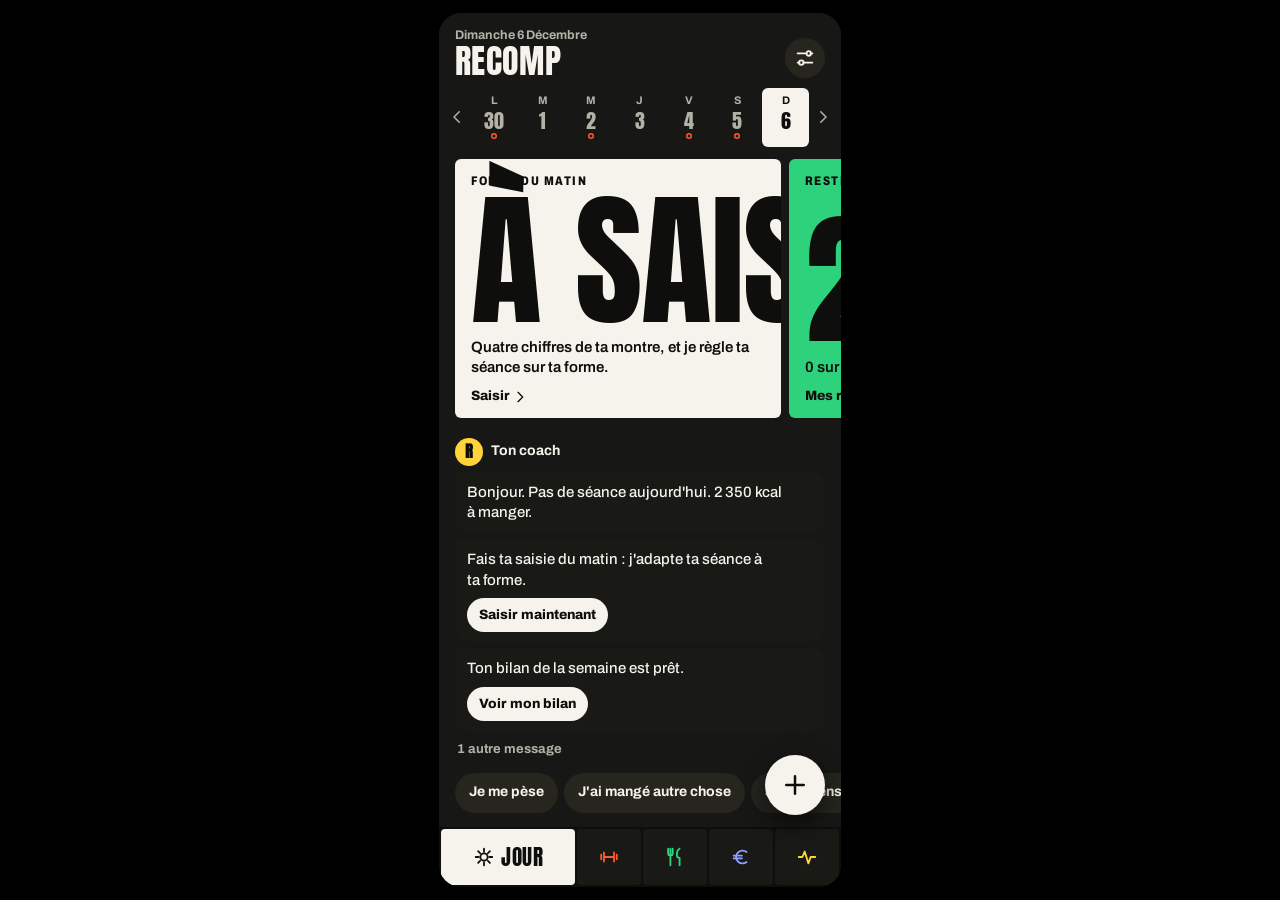
==== commit 02a7b5f5: "Montre Polar : remplir la saisie du matin depuis la Recharge nocturne - Fonction Netlify polar.mjs :" ====
--- a/index.html
+++ b/index.html
@@ -63,9 +63,12 @@
 <script src="recuperation.js" onerror="recompFatal('recuperation.js introuvable')"></script>
 <script src="argent.js" onerror="recompFatal('argent.js introuvable')"></script>
 <script src="coach.js" onerror="recompFatal('coach.js introuvable')"></script>
+<script src="polar.js" onerror="recompFatal('polar.js introuvable')"></script>
 <script src="kit.js" onerror="recompFatal('kit.js introuvable')"></script>
 <script src="pave.js" onerror="recompFatal('pave.js introuvable')"></script>
 <script src="graphiques.js" onerror="recompFatal('graphiques.js introuvable')"></script>
+<script src="schemas.js" onerror="recompFatal('schemas.js introuvable')"></script>
+<script src="mouvements.js" onerror="recompFatal('mouvements.js introuvable')"></script>
 <script src="repos.js" onerror="recompFatal('repos.js introuvable')"></script>
 <script src="jour.js" onerror="recompFatal('jour.js introuvable')"></script>
 <script src="seance.js" onerror="recompFatal('seance.js introuvable')"></script>
--- a/app.css
+++ b/app.css
@@ -143,7 +143,7 @@
 .bouton.occupe { opacity: .6; }
 .lien { display: inline-flex; align-items: center; gap: 2px; font-size: 13px; font-weight: 700; color: var(--mou); }
 .puces { display: flex; flex-wrap: wrap; gap: 6px; }
-.puces.defile { flex-wrap: nowrap; overflow-x: auto; margin: 0 calc(var(--gout) * -1); padding: 0 var(--gout); }
+.puces.defile { flex-wrap: nowrap; overflow-x: auto; overflow-y: hidden; min-height: 40px; margin: 0 calc(var(--gout) * -1); padding: 0 var(--gout); }
 .puce { flex: none; min-height: 38px; padding: 0 14px; border-radius: 999px; background: var(--fond3); color: var(--encre); font-size: 14px; font-weight: 700; white-space: nowrap; transition: background .15s, color .15s; }
 .puce.actif { background: var(--encre); color: var(--fond); }
 .feuille[data-t] .puce.actif, .page:not([data-t="jour"]) .puce.actif { background: var(--ton); color: var(--sur); }
@@ -342,6 +342,11 @@
 .exo.ferme b { display: block; font-size: 15.5px; font-weight: 700; }
 .exo.ferme small { display: block; font-size: 12.5px; color: var(--mou); white-space: nowrap; overflow: hidden; text-overflow: ellipsis; }
 .exo.ferme.fait b { color: var(--pale); }
+.exo-ajout { margin-left: 8px; padding: 2px 7px; border-radius: 99px; background: var(--fond3); color: var(--mou); font-style: normal; font-family: var(--ui); font-size: 11px; font-weight: 800; letter-spacing: .03em; text-transform: uppercase; vertical-align: middle; }
+.exo-retirer { justify-self: start; }
+.retires { display: grid; gap: 6px; padding: 10px 12px; border-radius: var(--r); background: var(--fond2); }
+.retires > small { font-size: 12px; font-weight: 800; letter-spacing: .05em; text-transform: uppercase; color: var(--pale); }
+.retire { display: flex; justify-content: space-between; align-items: center; gap: 10px; color: var(--mou); font-weight: 600; }
 .exo .num { flex: none; width: 36px; height: 36px; display: grid; place-items: center; border-radius: 50%; box-shadow: inset 0 0 0 2px var(--trait); font-style: normal; font-size: 11.5px; font-weight: 800; color: var(--mou); }
 .exo .ok { flex: none; width: 36px; height: 36px; display: grid; place-items: center; border-radius: 50%; background: var(--sport); color: var(--sur); }
 .alerte { flex: none; font-style: normal; font-size: 11.5px; font-weight: 800; color: var(--rouge); }
@@ -423,6 +428,7 @@
 .pave-etapes b { display: block; font-family: var(--an); font-weight: 400; font-size: 17px; line-height: 1.25; white-space: nowrap; overflow: hidden; }
 .pave-etapes .actif { background: var(--encre); color: var(--fond); }
 .pave-etapes .actif small { color: var(--fond); }
+.polar-matin { width: 100%; min-height: 44px; margin-bottom: 10px; }
 .clavier { display: grid; grid-template-columns: repeat(3, 1fr) 1.15fr; gap: 5px; }
 .tch { height: 56px; display: grid; place-items: center; border-radius: var(--r); background: var(--fond3); color: var(--encre); font-family: var(--an); font-size: 28px; text-align: center; transition: transform .08s, background .08s; }
 .tch:active { transform: scale(.95); background: var(--trait); }
@@ -541,3 +547,59 @@
 .fiche-cle p { margin: 4px 0 0; font-size: 15px; line-height: 1.4; }
 .fiche-cle.evite { border-left-color: var(--pale); }
 .fiche-cle.evite b { color: var(--mou); }
+
+/* ═══ 13. SCHÉMAS D'EXERCICE ═══ */
+.schema { margin: 0; display: grid; gap: 6px; padding: 10px; border-radius: var(--r); background: var(--fond2); }
+.schema > svg { display: block; width: 100%; max-width: 300px; margin: 0 auto; aspect-ratio: 1; }
+.schema figcaption { display: flex; align-items: center; justify-content: center; gap: 10px; font-size: 13px; font-weight: 800; color: var(--pale); text-transform: uppercase; letter-spacing: .05em; }
+.schema figcaption i { width: 26px; height: 2px; background: var(--pale); }
+.schema figcaption .actif { color: var(--sport); }
+.schema figcaption .rond { margin-left: 8px; }
+.sq-m { stroke: var(--encre); stroke-width: 9; stroke-linecap: round; }
+.sq-m.tronc { stroke-width: 12; }
+.sq-m.loin, .loin .sq-disque { opacity: .38; }
+.sq-m.actif { stroke: var(--sport); }
+.sq-epaule { fill: var(--sport); }
+.sq-tete { fill: var(--encre); }
+.sq-fantome { opacity: .18; }
+.sq-fantome .sq-m.actif { stroke: var(--encre); }
+.sq-disque { fill: var(--fond3); stroke: var(--mou); stroke-width: 3; }
+.sq-axe { fill: var(--mou); }
+.sq-cable, .sq-banc-p { stroke: var(--pale); stroke-width: 2; }
+.sq-banc-p { stroke-width: 5; stroke-linecap: round; }
+.sq-poignee { fill: var(--mou); }
+.sq-poulie { fill: var(--fond3); stroke: var(--pale); stroke-width: 2.5; }
+.sq-banc { fill: var(--pale); }
+.sq-appui { fill: var(--mou); }
+.sq-sol { stroke: var(--trait); stroke-width: 2; }
+.sq-fleche { fill: none; stroke: var(--sport); stroke-width: 2.5; stroke-dasharray: 5 4; }
+.sq-pointe { fill: var(--sport); }
+.sq-zone { stroke: var(--sport); stroke-width: 5; stroke-linecap: round; }
+.sq-zone.plein { stroke-width: 9; }
+.sq-zone-p { fill: var(--sport); }
+.sq-barre { stroke: var(--mou); stroke-width: 4; stroke-linecap: round; }
+.sq-plateau { stroke: var(--mou); stroke-width: 5; stroke-linecap: round; }
+.sq-elastique { stroke: var(--sport); stroke-width: 2.5; stroke-dasharray: 3 3; }
+.sq-banc-p.fin { stroke-width: 2; }
+.sq-var { margin-bottom: 4px; grid-template-columns: repeat(auto-fit, minmax(0, 1fr)); }
+.sq-var button { padding: 9px 4px; font-size: 13.5px; }
+.courbe-effort { display: grid; gap: 6px; padding-top: 8px; border-top: 1px solid var(--trait); }
+.ce-tete { display: flex; justify-content: space-between; align-items: baseline; gap: 8px; flex-wrap: wrap; }
+.ce-tete b { font-size: 12px; font-weight: 800; letter-spacing: .06em; text-transform: uppercase; color: var(--sport); }
+.ce-tete span { display: flex; gap: 10px; flex-wrap: wrap; }
+.ce-tete em { font-style: normal; font-size: 12px; font-weight: 700; color: var(--mou); }
+.ce-tete em::before { content: ""; display: inline-block; width: 14px; height: 3px; margin-right: 5px; vertical-align: middle; background: var(--sport); border-radius: 2px; }
+.ce-tete em.second::before { background: repeating-linear-gradient(90deg, var(--encre) 0 4px, transparent 4px 7px); }
+.courbe-effort svg { display: block; width: 100%; }
+.ce-axe { stroke: var(--trait); stroke-width: 1.5; }
+.ce-aire { fill: var(--sport); opacity: .14; }
+.ce-ligne { fill: none; stroke: var(--sport); stroke-width: 3; stroke-linejoin: round; }
+.ce-ligne.second { stroke: var(--encre); stroke-width: 2; stroke-dasharray: 5 4; }
+.ce-curseur { stroke: var(--pale); stroke-width: 1.5; stroke-dasharray: 2 3; }
+.ce-point { fill: var(--sport); stroke: var(--fond2); stroke-width: 2; }
+.ce-point.second { fill: var(--encre); }
+.ce-txt { font-size: 10px; font-weight: 800; fill: var(--mou); text-transform: uppercase; letter-spacing: .04em; }
+.ce-muscle { display: grid; grid-template-columns: auto 1fr auto; align-items: center; gap: 8px; font-size: 11.5px; font-weight: 800; color: var(--mou); text-transform: uppercase; letter-spacing: .03em; }
+.ce-barre { position: relative; height: 8px; margin: 0 8px; border-radius: 4px; background: linear-gradient(90deg, var(--fond3), var(--sport)); }
+.ce-barre i { position: absolute; top: 50%; width: 14px; height: 14px; margin-left: -7px; border-radius: 50%; background: var(--encre); transform: translateY(-50%); }
+.ce-phrase { margin: 0; font-size: 14px; line-height: 1.4; }
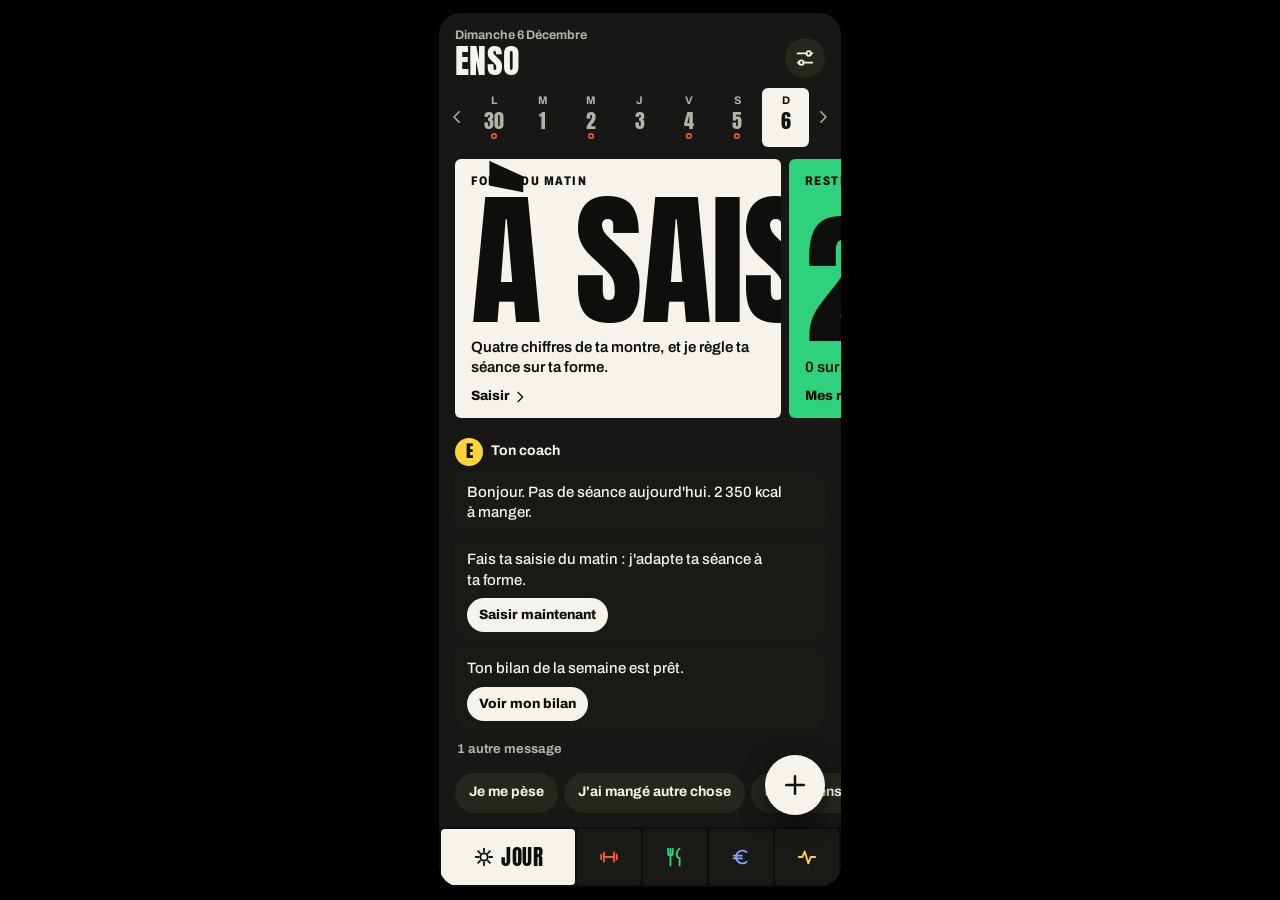
==== commit 0503a8f9: "Nouveau nom : Ensō, avec sa nouvelle icône Nom affiché, icônes de l'écran d'accueil et des notificat" ====
--- a/index.html
+++ b/index.html
@@ -6,12 +6,12 @@
 <meta name="apple-mobile-web-app-capable" content="yes">
 <meta name="mobile-web-app-capable" content="yes">
 <meta name="apple-mobile-web-app-status-bar-style" content="black-translucent">
-<meta name="apple-mobile-web-app-title" content="RECOMP">
+<meta name="apple-mobile-web-app-title" content="Enso">
 <meta name="theme-color" content="#0E0E0C">
 <link rel="manifest" href="./manifest.json">
-<link rel="apple-touch-icon" href="[data-uri]">
-<link rel="icon" href="[data-uri]">
-<title>RECOMP</title>
+<link rel="apple-touch-icon" href="[data-uri]">
+<link rel="icon" href="[data-uri]">
+<title>Ensō</title>
 <link rel="preconnect" href="https://fonts.googleapis.com">
 <link rel="preconnect" href="https://fonts.gstatic.com" crossorigin>
 <link rel="stylesheet" href="https://fonts.googleapis.com/css2?family=Anton&family=Archivo:wdth,wght@62..125,400..800&display=swap">
@@ -31,7 +31,7 @@
 </head>
 <body>
 <div id="tourne" aria-live="polite"><svg viewBox="0 0 24 24" fill="none" stroke="currentColor" stroke-width="1.8" stroke-linecap="round" stroke-linejoin="round" aria-hidden="true"><rect x="7" y="2.5" width="10" height="19" rx="2"/><path d="M11 18.5h2"/></svg><b>Remets ton téléphone à la verticale</b><span>RECOMP s'utilise en format portrait.</span></div>
-<div id="root"><div id="boot"><b>RECOMP</b><span>Chargement…</span></div></div>
+<div id="root"><div id="boot"><b>ENSO</b><span>Chargement…</span></div></div>
 <div id="fatal"><b>Oups.</b><div style="font-size:16px;font-weight:700;line-height:1.4">Impossible de démarrer l'app.<br>Vérifie ta connexion puis réessaie.</div><div id="fatalmsg" style="font-size:12px;opacity:.75"></div><button onclick="recompReparer()">Réessayer</button></div>
 <script>
 /* Écran « impossible de démarrer » si un fichier ne charge pas ou plante avant le premier affichage */
@@ -64,6 +64,7 @@
 <script src="argent.js" onerror="recompFatal('argent.js introuvable')"></script>
 <script src="coach.js" onerror="recompFatal('coach.js introuvable')"></script>
 <script src="polar.js" onerror="recompFatal('polar.js introuvable')"></script>
+<script src="banque.js" onerror="recompFatal('banque.js introuvable')"></script>
 <script src="kit.js" onerror="recompFatal('kit.js introuvable')"></script>
 <script src="pave.js" onerror="recompFatal('pave.js introuvable')"></script>
 <script src="graphiques.js" onerror="recompFatal('graphiques.js introuvable')"></script>
@@ -76,6 +77,7 @@
 <script src="ecran-programmes.js" onerror="recompFatal('ecran-programmes.js introuvable')"></script>
 <script src="ecran-repas.js" onerror="recompFatal('ecran-repas.js introuvable')"></script>
 <script src="ecran-argent.js" onerror="recompFatal('ecran-argent.js introuvable')"></script>
+<script src="ecran-sorties.js" onerror="recompFatal('ecran-sorties.js introuvable')"></script>
 <script src="corps.js" onerror="recompFatal('corps.js introuvable')"></script>
 <script src="reglages.js" onerror="recompFatal('reglages.js introuvable')"></script>
 <script src="app.js" onerror="recompFatal('app.js introuvable')"></script>
--- a/app.css
+++ b/app.css
@@ -15,6 +15,7 @@
   --r: 6px; --gout: 16px;
   --haut: env(safe-area-inset-top, 0px); --bas: env(safe-area-inset-bottom, 0px);
   --ton: var(--encre);
+  --carte-filtre: invert(1) hue-rotate(180deg) brightness(.82) contrast(.92) saturate(.55);
   color-scheme: dark;
 }
 @media (prefers-color-scheme: light) {
@@ -23,6 +24,7 @@
     --encre: #121210; --mou: #54544D; --pale: #74746B;
     --sport: #FF5A2B; --repas: #1FBF6C; --argent: #7B92FF; --corps: #FFD43B; --papier: #121210;
     --vert: #1FBF6C; --jaune: #F5C518; --rouge: #F0483E;
+    --carte-filtre: none;
     color-scheme: light;
   }
 }
@@ -31,6 +33,7 @@
   --encre: #121210; --mou: #54544D; --pale: #74746B;
   --sport: #FF5A2B; --repas: #1FBF6C; --argent: #7B92FF; --corps: #FFD43B; --papier: #121210;
   --vert: #1FBF6C; --jaune: #F5C518; --rouge: #F0483E;
+  --carte-filtre: none;
   color-scheme: light;
 }
 [data-t="sport"] { --ton: var(--sport); }
@@ -84,8 +87,8 @@
 .barre .actif { flex-grow: 2.1; background: var(--c); color: var(--sur); }
 .barre .actif b { display: block; animation: apparait .3s ease-out; }
 .barre [data-ton="jour"].actif { color: var(--fond); }
-.plus { position: absolute; right: var(--gout); bottom: calc(72px + var(--bas)); z-index: 30; width: 60px; height: 60px; border-radius: 50%; display: grid; place-items: center; background: var(--encre); color: var(--fond); box-shadow: 0 8px 24px #0009; transition: transform .15s; }
-.plus:active { transform: scale(.92); }
+button.plus { position: absolute; right: var(--gout); bottom: calc(72px + var(--bas)); z-index: 30; width: 60px; height: 60px; border-radius: 50%; display: grid; place-items: center; background: var(--encre); color: var(--fond); box-shadow: 0 8px 24px #0009; transition: transform .15s; }
+button.plus:active { transform: scale(.92); }
 .pastille { position: absolute; top: calc(10px + var(--haut)); left: 50%; transform: translateX(-50%); z-index: 40; display: flex; align-items: center; gap: 6px; padding: 7px 12px; border-radius: 999px; background: var(--sport); color: var(--sur); font-family: var(--an); font-size: 18px; animation: tombe .25s ease-out; }
 .pastille b { font-weight: 400; font-variant-numeric: tabular-nums; }
 
@@ -428,6 +431,103 @@
 .pave-etapes b { display: block; font-family: var(--an); font-weight: 400; font-size: 17px; line-height: 1.25; white-space: nowrap; overflow: hidden; }
 .pave-etapes .actif { background: var(--encre); color: var(--fond); }
 .pave-etapes .actif small { color: var(--fond); }
+/* Sorties Polar : carte, zones de FC, tours au km */
+.carte { position: relative; width: 100%; height: 0; overflow: hidden; border-radius: var(--r); background: var(--fond3); }
+.carte img { position: absolute; max-width: none; filter: var(--carte-filtre); user-select: none; -webkit-user-select: none; pointer-events: none; }
+.carte svg { position: absolute; inset: 0; width: 100%; height: 100%; }
+.carte .trace-fond { fill: none; stroke: var(--fond); stroke-width: 7; stroke-linejoin: round; stroke-linecap: round; opacity: .55; }
+.carte .trace { fill: none; stroke: var(--sport); stroke-width: 3.5; stroke-linejoin: round; stroke-linecap: round; }
+.carte .depart { fill: var(--vert); stroke: #fff; stroke-width: 2; }
+.carte .arrivee { fill: var(--rouge); stroke: #fff; stroke-width: 2; }
+.carte .osm { position: absolute; right: 0; bottom: 0; padding: 1px 6px; font-size: 10px; background: rgba(255, 255, 255, .75); color: #333; border-top-left-radius: 4px; }
+.zones-fc, .tours { display: grid; gap: 6px; }
+.zones-fc > div { display: grid; grid-template-columns: 82px minmax(0, 1fr) 52px; align-items: center; gap: 8px; font-size: 14px; font-weight: 700; }
+.zones-fc small { display: block; font-size: 11.5px; font-weight: 600; color: var(--mou); }
+.zones-fc b, .tours b { text-align: right; font-variant-numeric: tabular-nums; }
+.zone-b { height: 10px; border-radius: 2px; background: var(--fond3); overflow: hidden; }
+.zone-b i { display: block; height: 100%; border-radius: 2px; background: var(--c, var(--sport)); }
+.zones-fc [data-z="1"] { --c: var(--pale); } .zones-fc [data-z="2"] { --c: var(--argent); } .zones-fc [data-z="3"] { --c: var(--vert); }
+.zones-fc [data-z="4"] { --c: var(--jaune); } .zones-fc [data-z="5"] { --c: var(--rouge); }
+.tours > div { display: grid; grid-template-columns: 44px 52px minmax(0, 1fr) 36px; align-items: center; gap: 8px; font-size: 14px; font-variant-numeric: tabular-nums; }
+.tours > div > span:last-child { text-align: right; color: var(--mou); }
+.series-n { display: grid; gap: 6px; }
+.series-n > div { display: grid; grid-template-columns: minmax(0, 1fr) 54px 50px 44px; align-items: center; gap: 8px; font-size: 14px; font-variant-numeric: tabular-nums; }
+.series-n > div > span:first-child { font-weight: 700; min-width: 0; }
+.series-n small { display: block; font-size: 11.5px; font-weight: 600; color: var(--mou); }
+.series-n > div > b { text-align: right; }
+.series-n > div > span:nth-child(3), .series-n > div > span:nth-child(4) { text-align: right; color: var(--mou); }
+.series-n .tours-t, .tours .tours-t { font-size: 11.5px; font-weight: 800; letter-spacing: .08em; text-transform: uppercase; color: var(--pale); }
+.hero .pesee-j { margin-top: -4px; font-size: 14px; opacity: .8; }
+.diag { margin: 0; padding: 12px; border-radius: var(--r); background: var(--fond2); font: 12px/1.45 ui-monospace, Menlo, monospace; white-space: pre-wrap; word-break: break-word; color: var(--mou); }
+.hero .prevision { margin-top: -2px; font-size: 14px; line-height: 1.35; opacity: .85; }
+.hero .prevision.mal b { color: #8E1B12; }
+.abo { display: flex; align-items: center; gap: 8px; padding: 8px 0; border-bottom: 1px solid var(--trait); }
+.abo > span { flex: 1; min-width: 0; font-size: 15px; }
+.abo small { display: block; font-size: 12.5px; color: var(--mou); }
+.note-exo { display: flex; align-items: flex-start; gap: 8px; width: 100%; padding: 8px 10px; border-radius: var(--r); background: var(--fond3); text-align: left; font-size: 14px; line-height: 1.35; color: var(--encre); }
+.note-exo .ico { flex: none; margin-top: 1px; color: var(--ton); }
+.note-exo.vide { background: transparent; box-shadow: inset 0 0 0 1px var(--trait); color: var(--pale); }
+.histo-b { flex: 1; display: flex; align-items: center; gap: 10px; min-width: 0; min-height: 42px; text-align: left; color: var(--encre); }
+.histo-b > span { flex: 1; min-width: 0; color: var(--mou); }
+.histo-b > b { font-weight: 700; }
+.notes-jour { display: grid; gap: 6px; margin-top: 4px; }
+.notes-jour button { display: flex; align-items: center; gap: 8px; padding: 8px 10px; border-radius: var(--r); background: var(--fond2); text-align: left; font-size: 13.5px; color: var(--mou); }
+.notes-jour .ico { flex: none; }
+.rattrape { margin-top: 8px; }
+/* Mode discret : les montants marqués « mt » sont floutés tant que la page porte data-discret="1" */
+:root[data-discret="1"] .mt, :root[data-discret="1"] .mt-champ .champ b { filter: blur(7px); -webkit-user-select: none; user-select: none; transition: filter .2s; }
+.mt { transition: filter .2s; }
+.oeil { flex: none; align-self: center; margin-left: auto; display: grid; place-items: center; width: 44px; height: 44px; border-radius: 50%; background: transparent; color: var(--sur); box-shadow: inset 0 0 0 2px var(--sur); -webkit-touch-callout: none; -webkit-user-select: none; user-select: none; touch-action: manipulation; }
+.oeil svg { pointer-events: none; }
+.points-g { display: inline-block; font-size: .5em; line-height: 1; letter-spacing: .08em; vertical-align: .35em; }
+.hero .mois { position: relative; z-index: 1; }
+.oeil-l { display: flex; align-items: center; gap: 10px; font-size: 13px; color: var(--mou); }
+.oeil-l .oeil { color: var(--encre); box-shadow: inset 0 0 0 2px var(--trait); }
+/* Sous-onglets : collés en haut de l'écran quand on fait défiler ; le bandeau passe par-dessus tant qu'il est visible */
+.hero { position: relative; z-index: 4; }
+.sous-onglets { --fond-r: color-mix(in oklab, var(--ton) 5%, var(--fond)); position: sticky; top: var(--haut); z-index: 3; margin: -6px calc(var(--gout) * -1) -8px; padding: 8px var(--gout); background: var(--fond-r); }
+.sous-onglets.collee { z-index: 5; box-shadow: 0 calc(-1 * var(--haut)) 0 0 var(--fond-r), 0 8px 12px -10px rgba(0, 0, 0, .5); }
+.sous-onglets { display: flex; }
+.sous-onglets > button { position: relative; flex: 1 1 auto; min-width: 0; min-height: 40px; padding: 0 6px; background: var(--fond3); color: var(--mou); font-size: 13.5px; font-weight: 800; white-space: nowrap; overflow: hidden; text-overflow: ellipsis; }
+.sous-onglets > button:first-child { border-radius: 999px 0 0 999px; padding-left: 8px; }
+.sous-onglets > button:last-child { border-radius: 0 999px 999px 0; padding-right: 8px; }
+.sous-onglets > button + button { box-shadow: inset 1px 0 0 var(--fond-r); }
+.sous-onglets > button.actif { background: var(--ton); color: var(--sur); box-shadow: none; }
+.sous-onglets .point-r { display: inline-block; width: 7px; height: 7px; margin-left: 4px; border-radius: 50%; background: var(--jaune); vertical-align: 2px; }
+.menu-r { display: grid; gap: 6px; }
+.rangee.alerte-r small { color: var(--jaune); }
+button.plus { transition: transform .25s ease, opacity .25s ease; }
+button.plus.cache { transform: translateY(140px); opacity: 0; pointer-events: none; }
+.decompte { display: grid; gap: 2px; padding: 12px 14px; border-radius: var(--r); background: var(--fond2); font-size: 15px; }
+.decompte > div { display: flex; justify-content: space-between; gap: 12px; padding: 4px 0; color: var(--mou); }
+.decompte > div b { color: var(--encre); font-variant-numeric: tabular-nums; }
+.decompte > div.total { margin-top: 4px; padding-top: 8px; border-top: 1px solid var(--trait); color: var(--encre); font-weight: 800; }
+.decompte > div.total b { font-family: var(--an); font-weight: 400; font-size: 22px; color: var(--ton); }
+p.note.mal b { color: var(--rouge); }
+.entete-cat { display: flex; align-items: center; gap: 10px; padding: 12px 14px; border-radius: var(--r); background: var(--fond2); }
+.entete-cat > div { flex: 1; min-width: 0; }
+.entete-cat b { display: block; font-size: 16px; }
+.entete-cat span { font-size: 13px; color: var(--mou); }
+.ancre-r { height: 0; scroll-margin-top: var(--haut); }
+/* Banque */
+.synchro { display: flex; align-items: center; gap: 10px; flex-wrap: wrap; font-size: 13px; color: var(--mou); }
+.synchro span { flex: 1; min-width: 0; }
+.synchro em { font-style: normal; font-weight: 800; color: var(--jaune); }
+/* Épargne */
+.epargne-c { display: grid; gap: 8px; width: 100%; padding: 14px; border-radius: var(--r); background: var(--fond2); text-align: left; color: var(--encre); }
+.epargne-c > div { display: flex; align-items: baseline; gap: 10px; flex-wrap: wrap; }
+.epargne-c > div b { font-family: var(--an); font-weight: 400; font-size: 32px; line-height: 1; }
+.epargne-c > div span, .epargne-c p { font-size: 13.5px; color: var(--mou); }
+.cagnotte { display: grid; gap: 6px; padding: 12px 0; border-bottom: 1px solid var(--trait); }
+.cagnotte > div:first-child { display: flex; justify-content: space-between; gap: 10px; font-size: 15px; }
+.cagnotte > div:first-child span { color: var(--mou); font-variant-numeric: tabular-nums; }
+.cagnotte small { font-size: 12.5px; color: var(--mou); }
+.etapes { display: grid; gap: 8px; padding-left: 20px; font-size: 14.5px; line-height: 1.4; }
+.ajout-l { display: flex; gap: 8px; align-items: center; margin-top: 8px; }
+.ajout-l input { flex: 1; min-width: 0; }
+.details-a { display: grid; gap: 16px; }
+.details-a > summary { cursor: pointer; padding: 12px 0; font-size: 14px; font-weight: 700; color: var(--mou); border-top: 1px solid var(--trait); }
+.details-a[open] > summary { margin-bottom: 4px; }
 .polar-matin { width: 100%; min-height: 44px; margin-bottom: 10px; }
 .clavier { display: grid; grid-template-columns: repeat(3, 1fr) 1.15fr; gap: 5px; }
 .tch { height: 56px; display: grid; place-items: center; border-radius: var(--r); background: var(--fond3); color: var(--encre); font-family: var(--an); font-size: 28px; text-align: center; transition: transform .08s, background .08s; }
@@ -603,3 +703,13 @@
 .ce-barre { position: relative; height: 8px; margin: 0 8px; border-radius: 4px; background: linear-gradient(90deg, var(--fond3), var(--sport)); }
 .ce-barre i { position: absolute; top: 50%; width: 14px; height: 14px; margin-left: -7px; border-radius: 50%; background: var(--encre); transform: translateY(-50%); }
 .ce-phrase { margin: 0; font-size: 14px; line-height: 1.4; }
+.ligne .ecart-p { flex: none; display: inline; font-weight: 700; font-variant-numeric: tabular-nums; }
+.tuiles.deux-c { grid-template-columns: 1fr 1fr; }
+/* Feuilles empilées : chacune dans sa couche, avec son voile qui assombrit (et ferme) celle du dessous.
+   Celle du dessus est au moins aussi haute, pour ne pas laisser dépasser la feuille d'en dessous. */
+.pile-f { position: relative; z-index: 50; }
+.pile-f ~ .pile-f > .feuille:not(.plein) { height: 93%; }
+/* Bandeau « nouvelle version prête » */
+.maj-p { position: fixed; top: calc(10px + var(--haut)); left: 12px; right: 12px; z-index: 96; display: flex; align-items: center; gap: 10px; padding: 10px 10px 10px 14px; border-radius: 12px; background: var(--encre); color: var(--fond); font-size: 14px; font-weight: 700; box-shadow: 0 8px 24px rgba(0, 0, 0, .35); animation: tombe .25s ease-out; }
+.maj-p span { flex: 1; min-width: 0; }
+.maj-p button { flex: none; padding: 9px 14px; border-radius: 999px; background: var(--fond); color: var(--encre); font-weight: 800; }
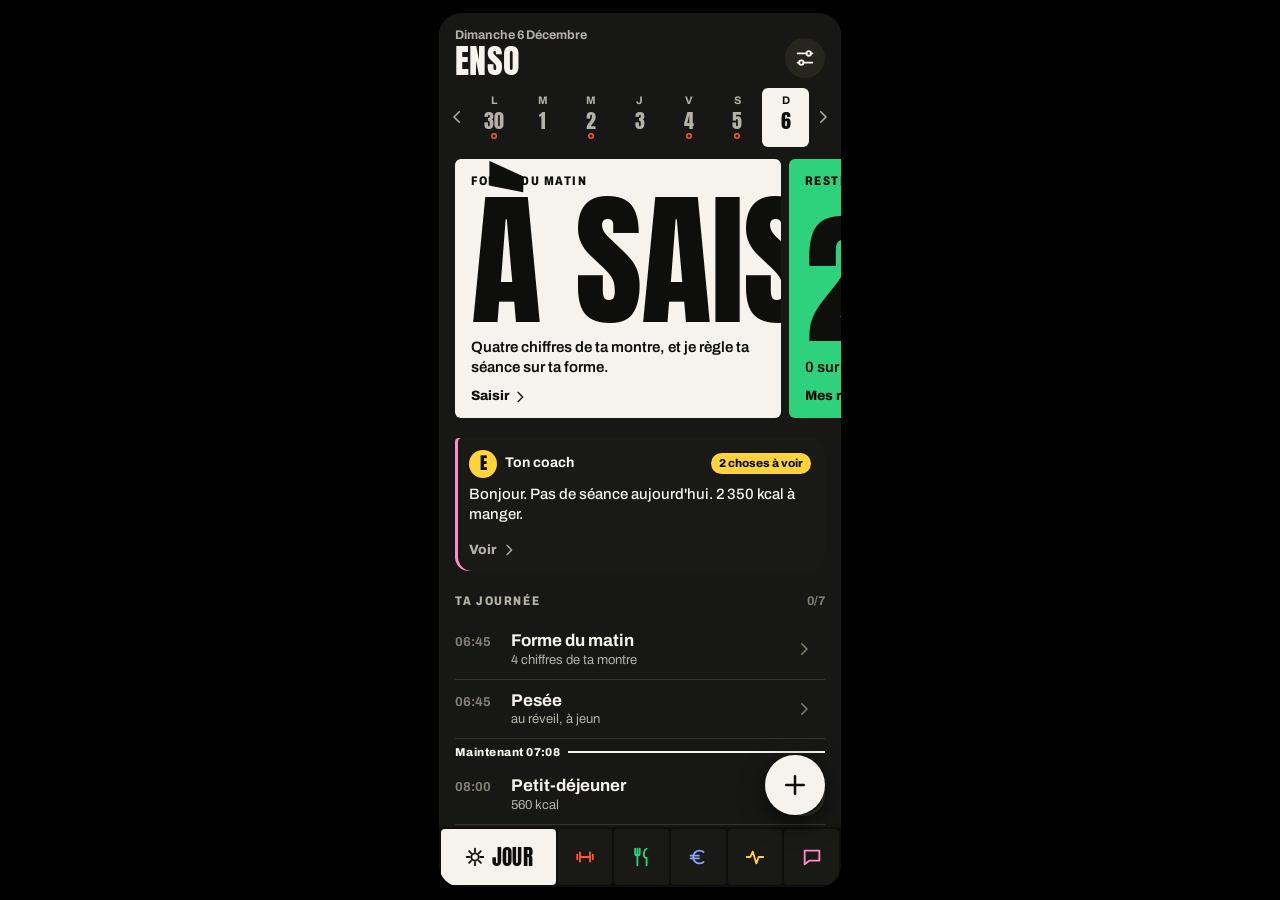
==== commit 384ea1f6: "Onglet Coach avec micro, et l'argent en pourcentages à la demande - Le coach a son onglet : mot du j" ====
--- a/index.html
+++ b/index.html
@@ -80,6 +80,7 @@
 <script src="ecran-sorties.js" onerror="recompFatal('ecran-sorties.js introuvable')"></script>
 <script src="corps.js" onerror="recompFatal('corps.js introuvable')"></script>
 <script src="reglages.js" onerror="recompFatal('reglages.js introuvable')"></script>
+<script src="ecran-coach.js" onerror="recompFatal('ecran-coach.js introuvable')"></script>
 <script src="app.js" onerror="recompFatal('app.js introuvable')"></script>
 <script>
 if ("serviceWorker" in navigator) navigator.serviceWorker.register("./sw.js").catch(function (e) { console.warn("SW", e); });
--- a/app.css
+++ b/app.css
@@ -7,7 +7,7 @@
 :root {
   --fond: #0E0E0C; --fond2: #191916; --fond3: #26261F; --trait: #34342C;
   --encre: #F5F3EB; --mou: #B4B2A6; --pale: #827F73;
-  --sport: #FF5A2B; --repas: #2FD27C; --argent: #8CA0FF; --corps: #FFD43B; --papier: #F5F3EB;
+  --sport: #FF5A2B; --repas: #2FD27C; --argent: #8CA0FF; --corps: #FFD43B; --coach: #FF8CC6; --papier: #F5F3EB;
   --vert: #2FD27C; --jaune: #FFD43B; --rouge: #FF6257;
   --sur: #0E0E0C;
   --an: "Anton", Impact, "Arial Narrow", sans-serif;
@@ -22,7 +22,7 @@
   :root:not([data-theme="nuit"]):not([data-theme="dark"]) {
     --fond: #F0F1EC; --fond2: #FFFFFF; --fond3: #E6E7E0; --trait: #D3D4CB;
     --encre: #121210; --mou: #54544D; --pale: #74746B;
-    --sport: #FF5A2B; --repas: #1FBF6C; --argent: #7B92FF; --corps: #FFD43B; --papier: #121210;
+    --sport: #FF5A2B; --repas: #1FBF6C; --argent: #7B92FF; --corps: #FFD43B; --coach: #F470B4; --papier: #121210;
     --vert: #1FBF6C; --jaune: #F5C518; --rouge: #F0483E;
     --carte-filtre: none;
     color-scheme: light;
@@ -31,7 +31,7 @@
 :root[data-theme="papier"], :root[data-theme="light"] {
   --fond: #F0F1EC; --fond2: #FFFFFF; --fond3: #E6E7E0; --trait: #D3D4CB;
   --encre: #121210; --mou: #54544D; --pale: #74746B;
-  --sport: #FF5A2B; --repas: #1FBF6C; --argent: #7B92FF; --corps: #FFD43B; --papier: #121210;
+  --sport: #FF5A2B; --repas: #1FBF6C; --argent: #7B92FF; --corps: #FFD43B; --coach: #F470B4; --papier: #121210;
   --vert: #1FBF6C; --jaune: #F5C518; --rouge: #F0483E;
   --carte-filtre: none;
   color-scheme: light;
@@ -40,11 +40,13 @@
 [data-t="repas"] { --ton: var(--repas); }
 [data-t="argent"] { --ton: var(--argent); }
 [data-t="corps"] { --ton: var(--corps); }
+[data-t="coach"] { --ton: var(--coach); }
 [data-t="jour"] { --ton: var(--encre); }
 [data-ton="sport"] { --c: var(--sport); }
 [data-ton="repas"] { --c: var(--repas); }
 [data-ton="argent"] { --c: var(--argent); }
 [data-ton="corps"] { --c: var(--corps); }
+[data-ton="coach"] { --c: var(--coach); }
 [data-ton="vert"] { --c: var(--vert); }
 [data-ton="jaune"] { --c: var(--jaune); }
 [data-ton="rouge"] { --c: var(--rouge); }
@@ -235,6 +237,7 @@
 .filet { display: grid; gap: 10px; padding: 40px var(--gout); }
 .filet h2 { font-family: var(--an); font-weight: 400; font-size: 32px; text-transform: uppercase; }
 .filet small { color: var(--pale); }
+.filet.filet-f { position: fixed; inset: 0; z-index: 51; align-content: end; padding: calc(40px + var(--haut)) var(--gout) calc(30px + var(--bas)); background: var(--fond); }
 .confirm-fond { position: fixed; inset: 0; z-index: 90; display: flex; align-items: flex-end; padding: 16px 16px calc(16px + var(--bas)); background: #000000B0; animation: voile .15s ease-out; }
 .confirm { width: 100%; padding: 18px; border-radius: 12px; background: var(--fond2); animation: monte .25s cubic-bezier(.2, .9, .2, 1); display: grid; gap: 12px; }
 .confirm h2 { font-family: var(--an); font-weight: 400; font-size: 26px; line-height: 1.1; text-transform: uppercase; }
@@ -713,3 +716,54 @@
 .maj-p { position: fixed; top: calc(10px + var(--haut)); left: 12px; right: 12px; z-index: 96; display: flex; align-items: center; gap: 10px; padding: 10px 10px 10px 14px; border-radius: 12px; background: var(--encre); color: var(--fond); font-size: 14px; font-weight: 700; box-shadow: 0 8px 24px rgba(0, 0, 0, .35); animation: tombe .25s ease-out; }
 .maj-p span { flex: 1; min-width: 0; }
 .maj-p button { flex: none; padding: 9px 14px; border-radius: 999px; background: var(--fond); color: var(--encre); font-weight: 800; }
+/* Nuit et charge vues par la montre (Corps → Forme) */
+.nuit-p { display: grid; gap: 8px; margin-bottom: 8px; }
+.nuit-p > p:first-child { font-size: 15px; color: var(--mou); }
+.nuit-p > p:first-child b { color: var(--encre); }
+.charge-p { display: grid; gap: 2px; padding: 12px 14px; border-radius: var(--r); background: var(--fond2); box-shadow: inset 4px 0 0 var(--c, var(--pale)); }
+.charge-p[data-ton="rouge"] { --c: var(--rouge); } .charge-p[data-ton="vert"] { --c: var(--vert); } .charge-p[data-ton="jaune"] { --c: var(--jaune); }
+.charge-p b { font-size: 17px; font-weight: 800; }
+.charge-p span { font-size: 14px; color: var(--mou); line-height: 1.35; }
+.etat-polar { display: grid; gap: 4px; }
+.etat-l { display: grid; grid-template-columns: 22px 1fr auto; gap: 8px; align-items: baseline; padding: 6px 0; border-bottom: 1px solid var(--trait); font-size: 14.5px; }
+.etat-l i { font-style: normal; font-weight: 800; color: var(--pale); text-align: center; }
+.etat-l[data-ok="1"] i { color: var(--vert); } .etat-l[data-ok="0"] i, .etat-l[data-ok="0"] small { color: var(--rouge); }
+.etat-l small { color: var(--mou); font-size: 13px; text-align: right; }
+/* Coach IA */
+.coach > header .ia-b { padding: 2px 7px; border-radius: 999px; background: var(--fond3); color: var(--mou); font-size: 11px; font-weight: 800; letter-spacing: .06em; }
+.msg.ia { display: grid; gap: 8px; }
+.msg .ia-e { font-size: 11.5px; font-weight: 800; letter-spacing: .1em; text-transform: uppercase; color: var(--mou); }
+.msg .ia-attente { color: var(--mou); }
+.ia-pied { display: flex; align-items: center; justify-content: space-between; gap: 10px; }
+.ia-pied small { color: var(--pale); font-size: 12.5px; }
+.ia-pied button { margin-left: auto; font-size: 13px; font-weight: 700; color: var(--mou); padding: 4px 2px; }
+.fil-ia { display: grid; gap: 6px; }
+.coach-q { display: flex; gap: 6px; }
+.coach-q input { flex: 1; min-width: 0; min-height: 44px; padding: 0 14px; border-radius: 999px; border: 0; background: var(--fond2); color: var(--encre); font: inherit; font-size: 16px; }
+.coach-q button { flex: none; width: 44px; height: 44px; display: grid; place-items: center; border-radius: 50%; background: var(--encre); color: var(--fond); }
+.coach-q button:disabled { opacity: .35; }
+.etapes { margin: 0; padding-left: 20px; display: grid; gap: 10px; font-size: 15px; line-height: 1.45; color: var(--mou); }
+.etapes b { color: var(--encre); }
+.valeur-c { padding: 14px; border-radius: var(--r); background: var(--fond2); font: 700 16px/1.4 ui-monospace, Menlo, monospace; letter-spacing: .02em; word-break: break-all; }
+.note.ok-t { color: var(--vert); font-weight: 700; }
+.story-ia { display: grid; gap: 10px; max-height: 62vh; overflow-y: auto; }
+.story-ia p { font-size: 16px; font-weight: 600; }
+/* Onglet Coach : la conversation, et la zone où l'on écrit, collée en bas */
+.page-coach { min-height: 100%; display: flex; flex-direction: column; }
+.page-coach .entete .ia-b, .apercu-coach .ia-b { align-self: center; padding: 3px 8px; border-radius: 999px; background: var(--coach); color: var(--sur); font-size: 11px; font-weight: 800; letter-spacing: .06em; }
+.coach.coach-plein { flex: 1; align-content: start; gap: 8px; margin-bottom: 12px; }
+.coach-plein > .msg.ia:first-child { box-shadow: inset 3px 0 0 var(--coach); }
+.coach-bas { height: 1px; scroll-margin-bottom: 140px; }
+.compose { position: sticky; bottom: 0; z-index: 3; display: grid; gap: 8px; padding: 8px var(--gout) 10px; background: var(--fond); box-shadow: 0 -10px 14px -12px rgba(0, 0, 0, .55); }
+.compose .puces.defile { min-height: 36px; }
+.coach-q .micro { flex: none; width: 44px; height: 44px; display: grid; place-items: center; border-radius: 50%; background: var(--fond3); color: var(--encre); }
+.coach-q .micro.actif { background: var(--rouge); color: #fff; animation: pulse-micro 1.2s ease-in-out infinite; }
+@keyframes pulse-micro { 50% { box-shadow: 0 0 0 7px color-mix(in oklab, var(--rouge) 30%, transparent); } }
+.msg.rep .cadenas { display: flex; align-items: center; gap: 5px; margin-top: 6px; font-size: 12px; color: var(--mou); }
+.apercu-coach { display: grid; gap: 6px; width: calc(100% - 2 * var(--gout)); margin: 16px var(--gout) 0; padding: 12px 14px; border-radius: 4px 14px 14px 14px; background: var(--fond2); text-align: left; color: var(--encre); box-shadow: inset 3px 0 0 var(--coach); }
+.apercu-coach header { display: flex; align-items: center; gap: 8px; font-size: 14px; font-weight: 800; }
+.apercu-coach header i { width: 28px; height: 28px; display: grid; place-items: center; border-radius: 50%; background: var(--corps); color: var(--sur); font-family: var(--an); font-style: normal; font-size: 16px; }
+.apercu-coach header em { margin-left: auto; padding: 3px 8px; border-radius: 999px; background: var(--jaune); color: var(--sur); font-style: normal; font-size: 11.5px; font-weight: 800; }
+.apercu-coach p { font-size: 15px; font-weight: 500; line-height: 1.38; display: -webkit-box; -webkit-line-clamp: 3; -webkit-box-orient: vertical; overflow: hidden; }
+.apercu-coach .affiche-a { display: flex; align-items: center; gap: 4px; font-size: 13.5px; font-weight: 800; color: var(--mou); }
+.coach-argent { margin: -4px 0 4px; }
